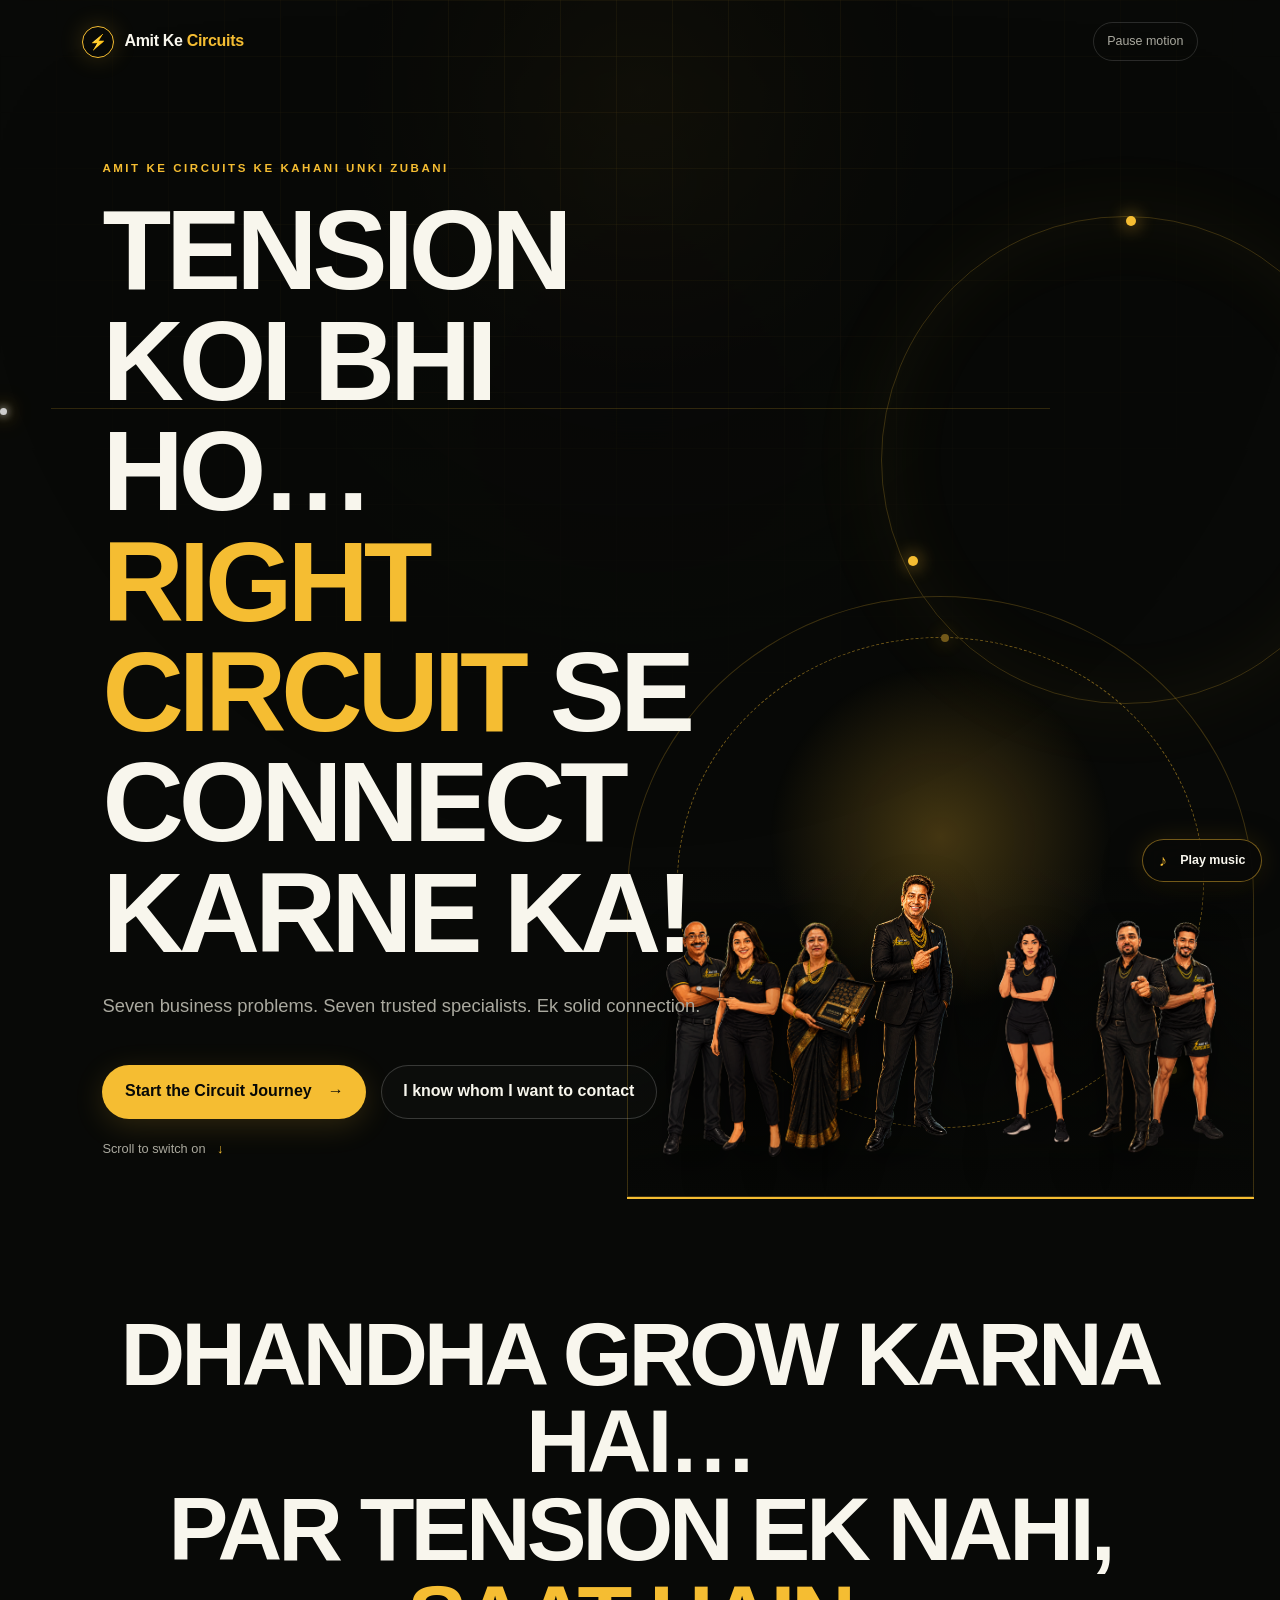
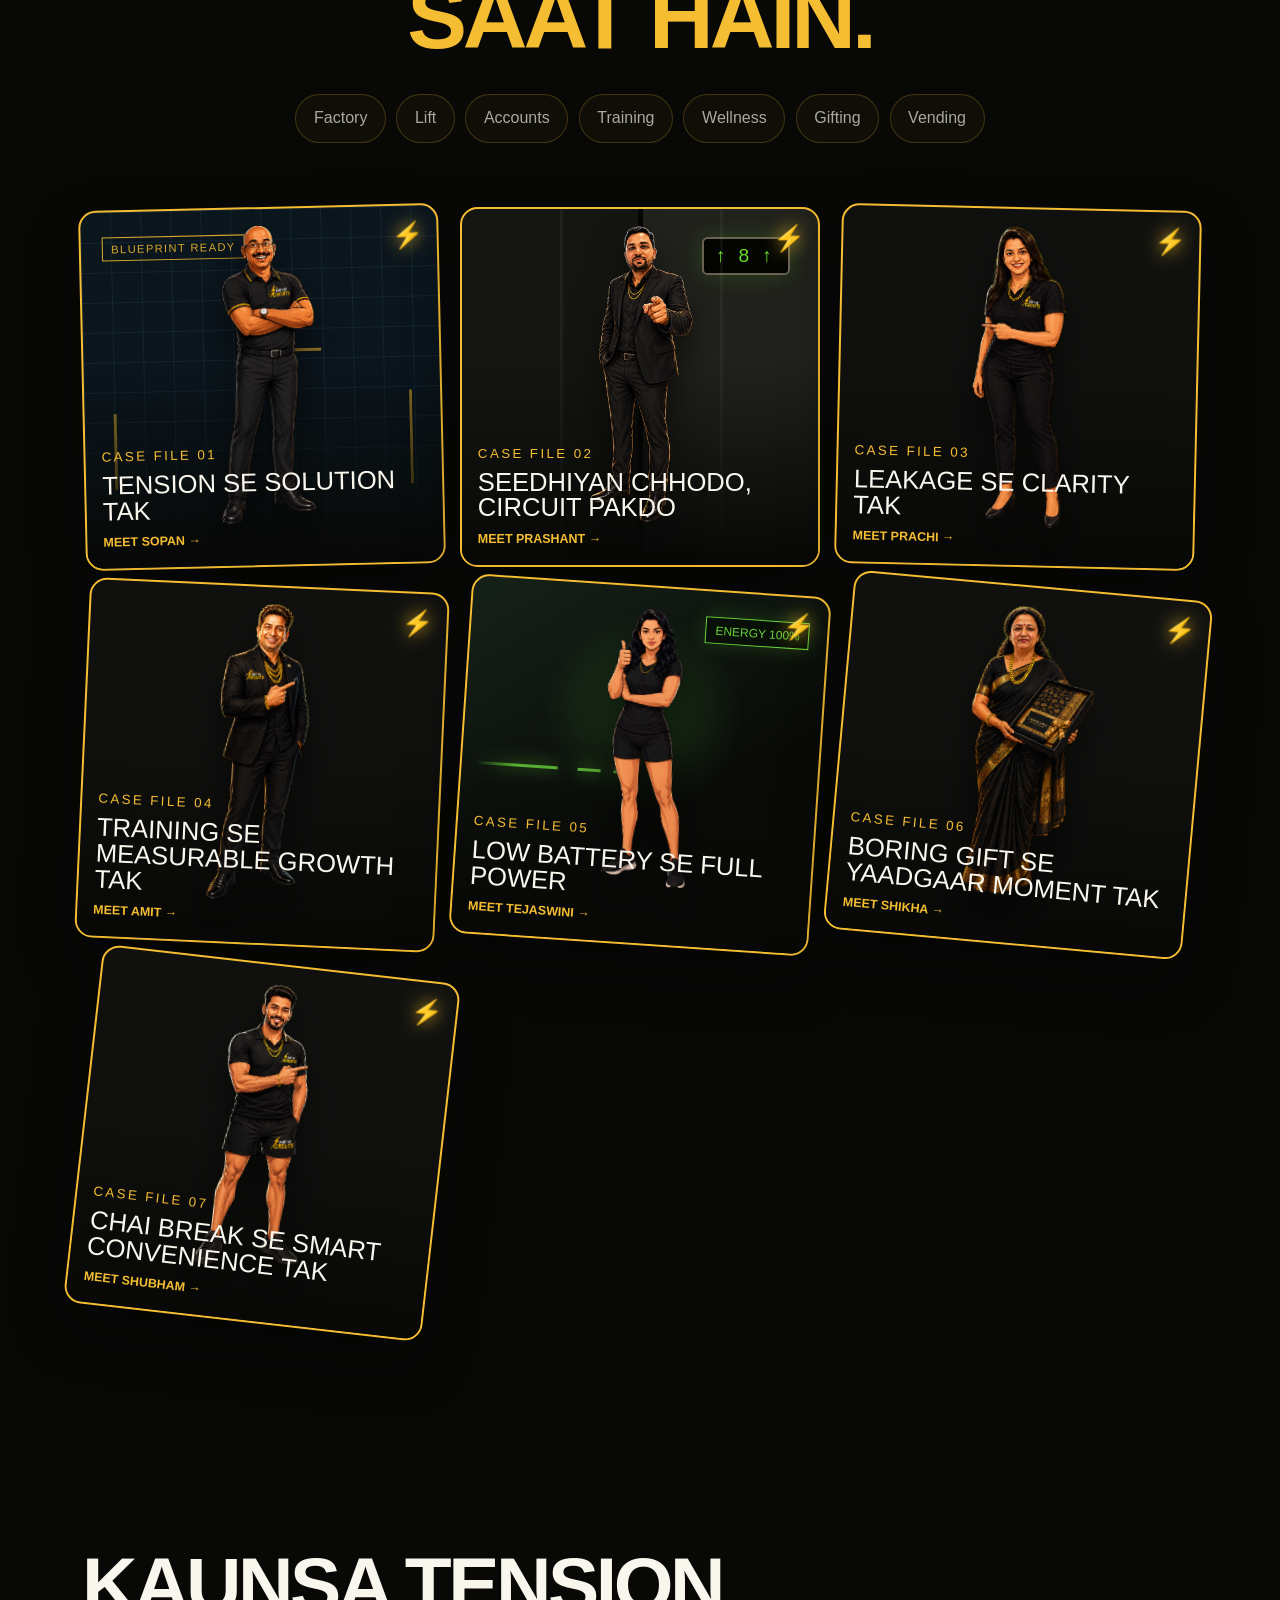
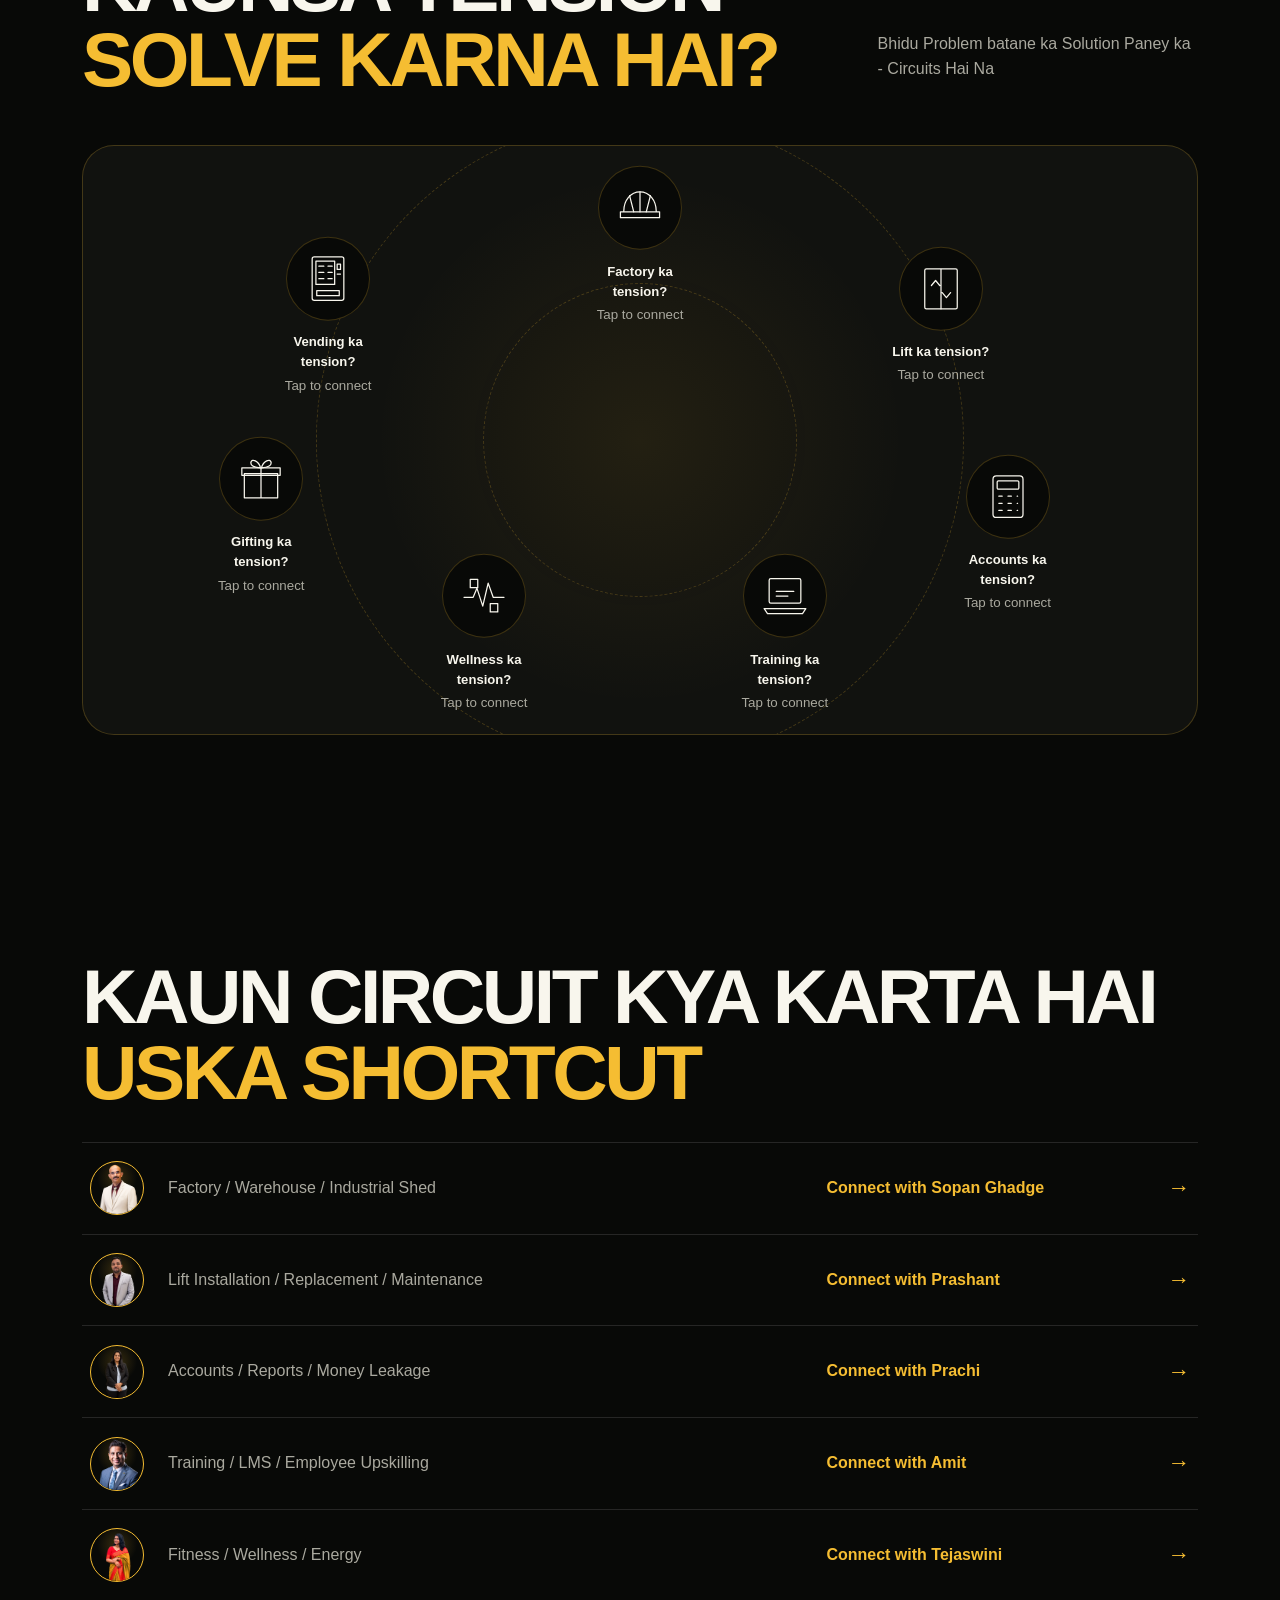
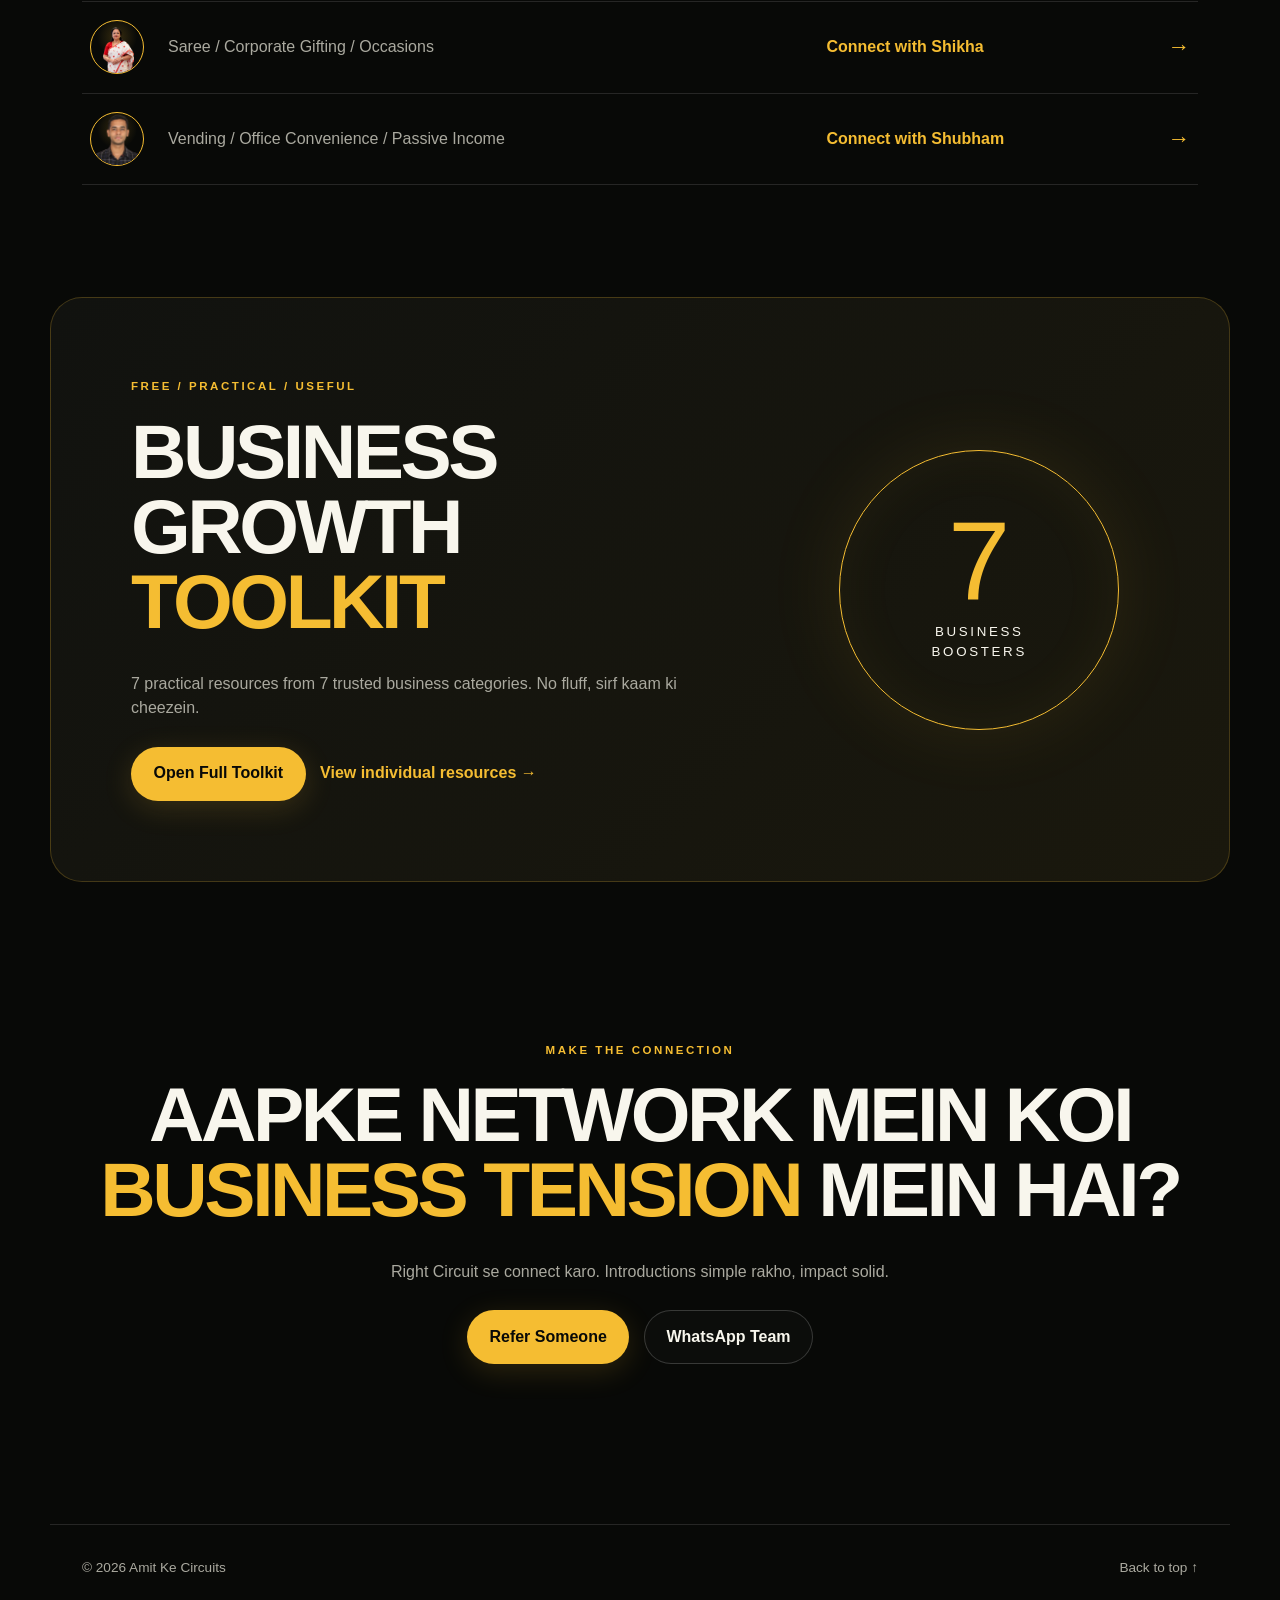
==== index.html @ dbdc20ba "Initial commit" ====
<!doctype html>
<html lang="en">
<head>
  <meta charset="utf-8">
  <meta name="viewport" content="width=device-width, initial-scale=1">
  <meta name="theme-color" content="#080907">
  <meta name="description" content="Amit Ke Circuits ke Kahani Unki Zubani.">
  <title>Amit Ke Circuits | Right Circuit se connection</title>
  <link rel="stylesheet" href="css/style.css">
  <link rel="stylesheet" href="css/animations.css">
  <link rel="stylesheet" href="css/responsive.css">
  <script src="js/data.js" defer></script>
  <script src="js/analytics.js" defer></script>
  <script src="js/audio.js" defer></script>
  <script src="js/main.js" defer></script>
</head>
<body class="home-page">
  <a class="skip-link" href="#main">Skip to journey</a>
  <div class="ambient-grid" aria-hidden="true"></div>
  <header class="site-header">
    <a class="brand" href="index.html" aria-label="Amit Ke Circuits home">
      <span class="brand-bolt">⚡</span><span>Amit Ke <strong>Circuits</strong></span>
    </a>
    <button class="sound-toggle" type="button" id="motion-toggle" aria-pressed="false">Pause motion</button>
  </header>

  <main id="main">
    <section class="hero" id="home" aria-labelledby="hero-title">
      <div class="spark-track" aria-hidden="true"><span class="spark"></span></div>
      <div class="eyebrow reveal-up">Amit Ke Circuits ke Kahani Unki Zubani</div>
      <h1 id="hero-title" class="reveal-up delay-1">Tension koi bhi ho…<br><span>right Circuit</span> se connect karne ka!</h1>
      <p class="hero-copy reveal-up delay-2">Seven business problems. Seven trusted specialists. Ek solid connection.</p>
      <div class="hero-actions reveal-up delay-3">
        <a class="button button-primary pulse" href="#journey" data-mode="story">Start the Circuit Journey <span>→</span></a>
        <button class="button button-ghost" type="button" data-mode="quick">I know whom I want to contact</button>
      </div>
      <div class="hero-character-stage reveal-up delay-2" aria-label="Animated Amit Ke Circuits characters">
        <div class="stage-circuit" aria-hidden="true"></div>
        <img class="hero-character hero-character-amit" src="assets/images/amit-character-v2.png" alt="Amit" fetchpriority="high">
        <img class="hero-character hero-character-prachi" src="assets/images/prachi-character-v2.png" alt="Prachi" fetchpriority="high">
        <img class="hero-character hero-character-sopan" src="assets/images/sopan-character-v2.png" alt="Sopan" fetchpriority="high">
        <img class="hero-character hero-character-shikha" src="assets/images/shikha-character-v2.png" alt="Shikha" fetchpriority="high">
        <img class="hero-character hero-character-tejaswini" src="assets/images/tejaswini-character-v2.png" alt="Tejaswini" fetchpriority="high">
        <img class="hero-character hero-character-prashant" src="assets/images/prashant-character-v2.png" alt="Prashant" fetchpriority="high">
        <img class="hero-character hero-character-shubham" src="assets/images/shubham-character-v2.png" alt="Shubham" fetchpriority="high">
      </div>
      <a class="scroll-cue" href="#setup">Scroll to switch on <span>↓</span></a>
      <div class="hero-orbit" aria-hidden="true"><span></span><span></span><span></span></div>
    </section>

    <section class="setup section" id="setup" aria-labelledby="setup-title">
      <h2 id="setup-title">Dhandha grow karna hai…<br>par tension ek nahi, <span>saat hain.</span></h2>
      <div class="tension-ticker" aria-label="Seven business categories">
        <span>Factory</span><span>Lift</span><span>Accounts</span><span>Training</span><span>Wellness</span><span>Gifting</span><span>Vending</span>
      </div>
      <div class="story-scenes" id="story-scenes" aria-label="Featured business tension stories"></div>
    </section>

    <section class="journey section" id="journey" aria-labelledby="journey-title">
      <div class="section-heading">
        <div>
          <h2 id="journey-title">Kaunsa tension<br><span>solve karna hai?</span></h2>
        </div>
        <p>Bhidu Problem batane ka Solution Paney ka - Circuits Hai Na</p>
      </div>
      <div class="prop-stage" id="prop-stage" aria-live="polite"></div>
      <div class="reveal-panel" id="reveal-panel" hidden></div>
    </section>

    <section class="quick section" id="quick-connect" aria-labelledby="quick-title">
      <div class="section-heading">
        <div>
          <p class="section-kicker">Quick Mode</p>
          <h2 id="quick-title">Seedha connection.<br><span>No detour.</span></h2>
        </div>
        <p>Already know the problem? Jump straight to the right Circuit.</p>
      </div>
      <div class="quick-grid" id="quick-grid"></div>
    </section>

    <section class="guide section" id="guide" aria-labelledby="guide-title">
      <h2 id="guide-title">Kaun Circuit Kya Karta Hai<br><span>Uska Shortcut</span></h2>
      <div class="guide-list" id="guide-list"></div>
    </section>

    <section class="toolkit-strip section" id="toolkit" aria-labelledby="toolkit-title">
      <div class="toolkit-copy">
        <p class="section-kicker">Free / Practical / Useful</p>
        <h2 id="toolkit-title">Business Growth<br><span>Toolkit</span></h2>
        <p>7 practical resources from 7 trusted business categories. No fluff, sirf kaam ki cheezein.</p>
        <div class="button-row">
          <a class="button button-primary" href="toolkit.html" data-track="toolkit_open">Open Full Toolkit</a>
          <a class="text-link" href="toolkit.html#resources">View individual resources →</a>
        </div>
      </div>
      <div class="toolkit-visual" aria-hidden="true"><span>7</span><small>business<br>boosters</small></div>
    </section>

    <section class="final-cta section" id="refer" aria-labelledby="refer-title">
      <p class="section-kicker">Make The Connection</p>
      <h2 id="refer-title">Aapke network mein koi<br><span>business tension</span> mein hai?</h2>
      <p>Right Circuit se connect karo. Introductions simple rakho, impact solid.</p>
      <div class="hero-actions">
        <a class="button button-primary" id="refer-whatsapp" href="#">Refer Someone</a>
        <a class="button button-ghost" id="team-whatsapp" href="#">WhatsApp Team</a>
      </div>
    </section>
  </main>

  <footer class="site-footer"><span>© <span id="year"></span> Amit Ke Circuits</span><a href="#home">Back to top ↑</a></footer>
  <nav class="sticky-bar" aria-label="Quick actions">
    <a href="toolkit.html" data-track="toolkit_open"><span>▣</span>Toolkit</a>
    <a href="#refer"><span>↗</span>Refer</a>
    <a id="sticky-whatsapp" href="#"><span>◉</span>WhatsApp</a>
  </nav>
</body>
</html>
---- css/style.css ----
:root {
  --ink: #080907;
  --panel: #11120f;
  --panel-2: #171812;
  --gold: #f5bd32;
  --yellow: #ffe066;
  --white: #f8f6ed;
  --muted: #aaa99f;
  --line: rgba(245, 189, 50, .22);
  --display: Impact, "Arial Black", sans-serif;
  --body: Inter, ui-sans-serif, -apple-system, BlinkMacSystemFont, "Segoe UI", Arial, sans-serif;
  --radius: 1.25rem;
  --max: 1180px;
}

* { box-sizing: border-box; }
html { scroll-behavior: smooth; }
body { margin: 0; background: var(--ink); color: var(--white); font-family: var(--body); line-height: 1.55; overflow-x: hidden; }
a { color: inherit; text-decoration: none; }
button, a { -webkit-tap-highlight-color: transparent; }
button { font: inherit; }
img, video { max-width: 100%; }
::selection { background: var(--gold); color: var(--ink); }

.skip-link { position: fixed; left: 1rem; top: -5rem; z-index: 1000; padding: .8rem 1rem; background: var(--gold); color: var(--ink); font-weight: 700; }
.skip-link:focus { top: 1rem; }
.ambient-grid { position: fixed; inset: 0; z-index: -1; opacity: .34; background-image: linear-gradient(var(--line) 1px, transparent 1px), linear-gradient(90deg, var(--line) 1px, transparent 1px); background-size: 56px 56px; mask-image: radial-gradient(circle at 50% 20%, black, transparent 70%); }
.ambient-grid::after { content: ""; position: absolute; inset: 0; background: radial-gradient(circle at 50% 10%, rgba(245, 189, 50, .12), transparent 30%), linear-gradient(to bottom, transparent, var(--ink) 80%); }

.site-header { position: absolute; z-index: 20; top: 0; left: 0; right: 0; max-width: var(--max); margin: auto; display: flex; align-items: center; justify-content: space-between; padding: 1.4rem 2rem; }
.brand { display: flex; gap: .65rem; align-items: center; font-weight: 600; letter-spacing: -.02em; }
.brand strong { color: var(--gold); }
.brand-bolt { display: grid; place-items: center; width: 2rem; height: 2rem; border: 1px solid var(--gold); border-radius: 50%; color: var(--gold); font-size: .9rem; box-shadow: 0 0 24px rgba(245, 189, 50, .2); }
.sound-toggle, .header-back { color: var(--muted); background: transparent; border: 1px solid rgba(255,255,255,.14); border-radius: 999px; padding: .55rem .85rem; cursor: pointer; font-size: .78rem; }
.sound-toggle:hover, .header-back:hover { color: var(--white); border-color: var(--gold); }
.music-toggle { position: fixed; z-index: 70; right: 1.1rem; bottom: 1.1rem; min-height: 2.7rem; padding: .7rem 1rem .7rem 2.3rem; border: 1px solid rgba(245,189,50,.45); border-radius: 999px; color: var(--white); background: rgba(8,9,7,.88); backdrop-filter: blur(14px); cursor: pointer; font-size: .78rem; font-weight: 800; box-shadow: 0 14px 40px rgba(0,0,0,.38), 0 0 28px rgba(245,189,50,.12); }
.music-toggle::before { content: "♪"; position: absolute; left: .95rem; top: 50%; transform: translateY(-50%); color: var(--gold); font-size: 1rem; }
.music-toggle:hover { transform: translateY(-2px); border-color: var(--gold); color: var(--gold); }
.music-toggle[data-music-state="on"] { background: var(--gold); color: var(--ink); border-color: var(--gold); }
.music-toggle[data-music-state="on"]::before { color: var(--ink); }
.music-toggle[data-music-state="missing"] { color: var(--muted); border-color: rgba(255,255,255,.14); }

.section { max-width: var(--max); margin: 0 auto; padding: 7rem 2rem; position: relative; }
.section-kicker, .eyebrow { margin: 0 0 1.1rem; color: var(--gold); text-transform: uppercase; letter-spacing: .22em; font-size: .72rem; font-weight: 700; }
h1, h2, h3, p { margin-top: 0; }
h1, h2 { font-family: var(--display); text-transform: uppercase; line-height: .98; letter-spacing: -.045em; }
h1 span, h2 span { color: var(--gold); }
h2 { font-size: clamp(2.6rem, 6vw, 5.8rem); margin-bottom: 2rem; }
.section-heading { display: grid; grid-template-columns: 1.4fr .6fr; gap: 3rem; align-items: end; margin-bottom: 3rem; }
.section-heading h2 { margin-bottom: 0; }
.section-heading > p { color: var(--muted); max-width: 28rem; }

.hero { min-height: 100svh; max-width: 1440px; margin: auto; padding: 10rem max(2rem, 8vw) 5rem; display: flex; flex-direction: column; justify-content: center; position: relative; overflow: hidden; }
.hero > .eyebrow, .hero > h1, .hero > .hero-copy, .hero > .hero-actions { position: relative; z-index: 3; max-width: 58%; }
.hero::before { content: ""; position: absolute; width: 38vw; height: 38vw; min-width: 340px; min-height: 340px; right: -7vw; top: 18%; border: 1px solid var(--line); border-radius: 50%; box-shadow: inset 0 0 80px rgba(245,189,50,.05), 0 0 90px rgba(245,189,50,.05); }
.hero h1, .page-hero h1, .fallback-page h1 { font-size: clamp(3.5rem, 8.8vw, 8.2rem); max-width: 1120px; margin: 0 0 1.5rem; }
.hero > h1 { max-width: 58%; }
.hero-copy { max-width: 39rem; font-size: 1.15rem; color: var(--muted); }
.hero-actions, .button-row { display: flex; flex-wrap: wrap; gap: .9rem; align-items: center; margin-top: 1.6rem; }
.button { min-height: 3.35rem; display: inline-flex; align-items: center; justify-content: center; gap: 1rem; border: 1px solid transparent; border-radius: 999px; padding: .85rem 1.35rem; font-weight: 700; cursor: pointer; transition: .25s ease; }
.button-primary { background: var(--gold); color: var(--ink); box-shadow: 0 7px 30px rgba(245,189,50,.16); }
.button-primary:hover { background: var(--yellow); transform: translateY(-2px); box-shadow: 0 12px 38px rgba(245,189,50,.24); }
.button-ghost { background: rgba(255,255,255,.02); color: var(--white); border-color: rgba(255,255,255,.18); }
.button-ghost:hover { border-color: var(--gold); color: var(--gold); transform: translateY(-2px); }
.button-small { min-height: 2.7rem; padding: .65rem 1rem; font-size: .85rem; }
.text-link { color: var(--gold); font-weight: 700; }
.scroll-cue { position: absolute; bottom: 2.5rem; left: max(2rem, 8vw); color: var(--muted); font-size: .8rem; }
.scroll-cue span { color: var(--gold); margin-left: .5rem; }
.hero-orbit { position: absolute; width: 38vw; height: 38vw; min-width: 340px; min-height: 340px; right: -7vw; top: 18%; animation: rotate 24s linear infinite; }
.hero-orbit span { position: absolute; width: 10px; height: 10px; border-radius: 50%; background: var(--gold); box-shadow: 0 0 18px var(--gold); }
.hero-orbit span:nth-child(1) { left: 50%; top: 0; }.hero-orbit span:nth-child(2) { right: 2%; top: 62%; }.hero-orbit span:nth-child(3) { left: 5%; top: 70%; }
.hero-poster { position: absolute; z-index: 2; right: 3.5vw; bottom: 8vh; width: min(48vw, 720px); margin: 0; border: 2px solid var(--gold); border-radius: 1.5rem; overflow: hidden; transform: rotate(1.5deg); box-shadow: 0 30px 100px rgba(0,0,0,.75), 0 0 55px rgba(245,189,50,.13); }
.hero-poster::before { content: ""; position: absolute; z-index: 1; inset: 0; background: linear-gradient(90deg, rgba(8,9,7,.52), transparent 34%), linear-gradient(to top, rgba(8,9,7,.82), transparent 36%); pointer-events: none; }
.hero-poster img { display: block; width: 100%; aspect-ratio: 16/9; object-fit: cover; }
.hero-poster figcaption { position: absolute; z-index: 2; left: 1.1rem; bottom: .85rem; text-transform: uppercase; font-size: .7rem; letter-spacing: .14em; }
.hero-poster figcaption span { color: var(--ink); background: var(--gold); padding: .25rem .45rem; margin-right: .5rem; font-weight: 800; }
.hero-character-stage { position: absolute; z-index: 2; right: 2vw; bottom: 0; width: min(49vw, 730px); height: min(76vh, 760px); overflow: hidden; border-bottom: 2px solid var(--gold); }
.hero-character-stage::before { content: ""; position: absolute; inset: 12% 0 0; background: radial-gradient(circle at 50% 40%, rgba(245,189,50,.25), transparent 36%), linear-gradient(to top, var(--ink), transparent 55%); border: 1px solid var(--line); border-radius: 50% 50% 0 0; }
.stage-circuit { position: absolute; inset: 18% 8% 10%; border: 1px dashed var(--gold); border-radius: 50%; opacity: .45; animation: rotate 28s linear infinite; }
.stage-circuit::before, .stage-circuit::after { content: ""; position: absolute; background: var(--gold); border-radius: 50%; box-shadow: 0 0 18px var(--gold); width: 8px; height: 8px; }
.stage-circuit::before { top: -4px; left: 50%; }.stage-circuit::after { bottom: 11%; right: 5%; }
.hero-character { position: absolute; bottom: 2.2rem; width: 26%; height: 54%; object-fit: contain; object-position: bottom; filter: drop-shadow(0 24px 20px rgba(0,0,0,.55)); transform-origin: 50% 100%; animation: character-arrive .9s cubic-bezier(.2,.8,.2,1) both, character-float 4.6s ease-in-out 1s infinite; }
.hero-character-amit { left: 30%; z-index: 5; height: 72%; width: 31%; animation-delay: .1s, 1.15s; }
.hero-character-prachi { left: 6%; z-index: 2; height: 50%; animation-delay: .18s, 1.2s; }
.hero-character-sopan { left: -2%; z-index: 1; height: 58%; animation-delay: .26s, 1.25s; }
.hero-character-shikha { left: 18%; z-index: 3; height: 56%; animation-delay: .34s, 1.3s; }
.hero-character-tejaswini { left: 51%; z-index: 4; height: 63%; animation-delay: .42s, 1.35s; }
.hero-character-prashant { right: 7%; z-index: 3; height: 60%; animation-delay: .5s, 1.4s; }
.hero-character-shubham { right: -2%; z-index: 2; height: 56%; animation-delay: .58s, 1.45s; }
.spark-track { position: absolute; left: 0; right: 0; top: 34%; height: 1px; background: linear-gradient(90deg, transparent 4%, var(--line) 4%, var(--line) 82%, transparent 82%); opacity: .8; }
.spark { display: block; width: 7px; height: 7px; border-radius: 50%; background: white; box-shadow: 0 0 8px white, 0 0 18px var(--gold), 0 0 35px var(--gold); animation: spark-travel 4s ease-in-out infinite; }

.setup { min-height: 82vh; display: flex; flex-direction: column; justify-content: center; text-align: center; }
.setup h2 { font-size: clamp(3rem, 7vw, 7rem); }
.tension-ticker { display: flex; gap: .65rem; justify-content: center; flex-wrap: wrap; }
.tension-ticker span { border: 1px solid var(--line); background: rgba(245,189,50,.03); border-radius: 999px; color: var(--muted); padding: .7rem 1.1rem; animation: word-glow 7s infinite; }
.tension-ticker span:nth-child(2) { animation-delay: 1s }.tension-ticker span:nth-child(3) { animation-delay: 2s }.tension-ticker span:nth-child(4) { animation-delay: 3s }.tension-ticker span:nth-child(5) { animation-delay: 4s }.tension-ticker span:nth-child(6) { animation-delay: 5s }.tension-ticker span:nth-child(7) { animation-delay: 6s }
.story-scenes { margin-top: 4rem; display: grid; grid-template-columns: repeat(3,1fr); gap: 1.1rem; perspective: 1200px; }
.story-scene { position: relative; padding: 0; aspect-ratio: 1; overflow: hidden; border: 2px solid var(--gold); border-radius: 1.1rem; background: var(--panel); color: var(--white); cursor: pointer; text-align: left; transform: rotate(calc((var(--scene-index) - 1) * 1.3deg)); box-shadow: 0 24px 55px rgba(0,0,0,.42); transition: transform .3s ease, box-shadow .3s ease; }
.story-scene::before { content: ""; position: absolute; z-index: 1; inset: 0; background: linear-gradient(to top, rgba(8,9,7,.98) 3%, rgba(8,9,7,.12) 58%); }
.story-scene::after { content: "⚡"; position: absolute; z-index: 2; right: .8rem; top: .6rem; color: var(--gold); font-size: 1.6rem; filter: drop-shadow(0 0 9px var(--gold)); }
.story-scene img { position: absolute; z-index: 1; inset: 3% 0 9%; width: 100%; height: 88%; object-fit: contain; object-position: center bottom; transition: transform .45s ease; filter: drop-shadow(0 22px 17px rgba(0,0,0,.52)); transform-origin: 50% 100%; animation: character-float 4.4s ease-in-out infinite; }
.story-scene-copy { position: absolute; z-index: 3; inset: auto 1rem 1rem; display: grid; }
.story-scene-copy small { color: var(--gold); text-transform: uppercase; letter-spacing: .18em; }
.story-scene-copy strong { font: clamp(1.25rem,2vw,2rem)/1 var(--display); text-transform: uppercase; margin: .35rem 0 .55rem; }
.story-scene-copy b { font-size: .78rem; color: var(--gold); text-transform: uppercase; }
.story-scene:hover { transform: rotate(0) translateY(-10px) scale(1.025); box-shadow: 0 36px 70px rgba(0,0,0,.55), 0 0 35px rgba(245,189,50,.12); }
.story-scene:hover img { transform: scale(1.06); }
.stage-effect { position: absolute; z-index: 0; inset: 0; pointer-events: none; overflow: hidden; }
.character-prashant { background: linear-gradient(90deg, #171712 0 49.3%, #060704 49.5% 50.5%, #24251f 50.7% 100%); }
.character-prashant .stage-effect::before { content: "↑ 8 ↑"; position: absolute; right: 8%; top: 8%; padding: .35rem .75rem; color: #73ff2f; background: #030401; border: 2px solid #756f5d; border-radius: .35rem; font: 1.2rem var(--display); letter-spacing: .2em; box-shadow: 0 0 22px rgba(115,255,47,.18); }
.character-prashant .stage-effect::after { content: ""; position: absolute; left: 50%; top: 0; bottom: 0; width: 3px; background: #050505; box-shadow: -80px 0 0 rgba(255,255,255,.05), 80px 0 0 rgba(255,255,255,.05); animation: lift-glow 2.8s ease-in-out infinite; }
.character-tejaswini { background: radial-gradient(circle at 50% 35%, rgba(83,190,59,.25), transparent 34%), linear-gradient(145deg,#17251a,#090b08 62%); }
.character-tejaswini .stage-effect::before { content: "ENERGY 100%"; position: absolute; right: 5%; top: 7%; color: #75ee43; border: 1px solid #75ee43; background: #071006; padding: .35rem .55rem; font: .75rem var(--display); box-shadow: 0 0 20px rgba(117,238,67,.2); animation: energy-pulse 1.6s ease-in-out infinite; }
.character-tejaswini .stage-effect::after { content: ""; position: absolute; left: 4%; right: 4%; top: 52%; height: 3px; background: linear-gradient(90deg,transparent,#75ee43 12% 25%,transparent 25% 31%,#75ee43 31% 38%,transparent 38% 42%,#75ee43 42% 47%,transparent 47% 100%); filter: drop-shadow(0 0 8px #75ee43); animation: heartbeat-run 2.2s linear infinite; }
.character-sopan { background-color: #0b1720; background-image: linear-gradient(rgba(68,156,211,.12) 1px,transparent 1px),linear-gradient(90deg,rgba(68,156,211,.12) 1px,transparent 1px); background-size: 30px 30px; }
.character-sopan .stage-effect::before { content: ""; position: absolute; left: 8%; right: 8%; bottom: 22%; height: 38%; border: 3px solid rgba(245,189,50,.68); border-bottom: 0; clip-path: polygon(0 100%,0 45%,18% 45%,18% 22%,44% 22%,44% 0,70% 0,70% 32%,100% 32%,100% 100%); animation: blueprint-rise 3.2s ease-in-out infinite; }
.character-sopan .stage-effect::after { content: "BLUEPRINT READY"; position: absolute; left: 6%; top: 7%; color: var(--gold); border: 1px solid var(--gold); padding: .3rem .5rem; font: .7rem var(--display); letter-spacing: .12em; }

.prop-stage { min-height: 590px; position: relative; border: 1px solid var(--line); border-radius: 2rem; background: radial-gradient(circle at 50% 50%, rgba(245,189,50,.08), transparent 42%), var(--panel); overflow: hidden; }
.prop-stage::before, .prop-stage::after { content: ""; position: absolute; left: 50%; top: 50%; transform: translate(-50%,-50%); border: 1px dashed var(--line); border-radius: 50%; width: 58%; aspect-ratio: 1; }
.prop-stage::after { width: 28%; }
.prop-button { --x: 50%; --y: 50%; position: absolute; z-index: 2; left: var(--x); top: var(--y); transform: translate(-50%,-50%); width: 122px; border: 0; background: transparent; color: var(--white); cursor: pointer; text-align: center; }
.prop-button:nth-child(1) { --x: 50%; --y: 17%; }.prop-button:nth-child(2) { --x: 77%; --y: 29%; }.prop-button:nth-child(3) { --x: 83%; --y: 66%; }.prop-button:nth-child(4) { --x: 63%; --y: 83%; }.prop-button:nth-child(5) { --x: 36%; --y: 83%; }.prop-button:nth-child(6) { --x: 16%; --y: 63%; }.prop-button:nth-child(7) { --x: 22%; --y: 29%; }
.prop-icon { width: 84px; aspect-ratio: 1; margin: 0 auto .7rem; display: grid; place-items: center; border: 1px solid var(--line); border-radius: 50%; background: var(--ink); transition: .28s ease; position: relative; }
.prop-icon::after { content: ""; position: absolute; inset: -7px; border: 1px dashed transparent; border-radius: 50%; transition: .28s; }
.prop-icon svg { width: 50px; height: 50px; fill: none; stroke: currentColor; stroke-width: 3; stroke-linecap: round; stroke-linejoin: round; }
.prop-button strong { display: block; font-size: .82rem; }.prop-button small { color: var(--muted); }
.prop-button:hover .prop-icon, .prop-button.active .prop-icon, .prop-button:focus-visible .prop-icon { color: var(--gold); border-color: var(--gold); transform: translateY(-5px) scale(1.06); box-shadow: 0 0 32px rgba(245,189,50,.25); }
.prop-button:hover .prop-icon::after, .prop-button.active .prop-icon::after { border-color: var(--gold); transform: rotate(20deg); }
.reveal-panel { position: relative; z-index: 5; margin: -4rem auto 0; width: calc(100% - 4rem); max-width: 900px; padding: 2.2rem; background: rgba(23,24,18,.97); border: 1px solid var(--gold); border-radius: var(--radius); box-shadow: 0 30px 80px rgba(0,0,0,.55); }
.reveal-panel[hidden] { display: none; }
.reveal-grid { display: grid; grid-template-columns: minmax(180px, 310px) 1fr; gap: 2rem; align-items: center; }
.reveal-scene { align-self: stretch; min-height: 270px; border-radius: 1rem; overflow: hidden; border: 1px solid var(--gold); position: relative; }
.reveal-scene::after { content: ""; position: absolute; inset: 0; box-shadow: inset 0 0 55px rgba(0,0,0,.3); }
.reveal-scene img { width: 100%; height: 100%; object-fit: cover; display: block; }
.reveal-character-stage { align-self: stretch; min-height: 310px; border-radius: 1rem; overflow: hidden; border: 1px solid var(--gold); position: relative; }
.reveal-character-stage > img { position: absolute; z-index: 2; left: 5%; right: 5%; bottom: 0; width: 90%; height: 94%; object-fit: contain; object-position: center bottom; filter: drop-shadow(0 18px 15px rgba(0,0,0,.5)); animation: character-arrive .55s cubic-bezier(.2,.8,.2,1) both, character-float 4s ease-in-out .6s infinite; }
.reveal-profile { background: radial-gradient(circle at 50% 36%,rgba(245,189,50,.2),transparent 40%),linear-gradient(145deg,#252116,var(--ink)); }
.reveal-profile > img { height: 92%; }
.reveal-prop { display: grid; justify-items: center; gap: 1rem; }.reveal-prop .prop-icon { width: 110px; margin: 0; color: var(--gold); }.reveal-prop .member-monogram { width: 88px; font-size: 1.5rem; }
.member-monogram { width: 120px; aspect-ratio: 1; display: grid; place-items: center; border-radius: 50%; background: var(--gold); color: var(--ink); font: 2.1rem var(--display); position: relative; }
.member-monogram::after { content: ""; position: absolute; inset: 8px; border: 1px dashed var(--ink); border-radius: inherit; opacity: .4; }
.reveal-panel h3 { font: clamp(1.7rem,4vw,3.3rem)/1 var(--display); text-transform: uppercase; margin-bottom: .45rem; }
.reveal-category { color: var(--gold); font-weight: 700; }.reveal-tagline { font-size: 1.15rem; }.reveal-hint { color: var(--muted); font-size: .9rem; }

.quick { display: none; }
.quick.is-open { display: block; animation: reveal-up .5s ease both; }
.quick-grid { display: grid; grid-template-columns: repeat(2, 1fr); gap: 1rem; }
.quick-card { display: grid; grid-template-columns: 64px 1fr auto; align-items: center; gap: 1rem; padding: 1rem; border: 1px solid rgba(255,255,255,.12); border-radius: 1rem; background: var(--panel); transition: .2s; }
.quick-card:hover { border-color: var(--gold); transform: translateY(-2px); }
.quick-card .prop-icon { width: 64px; margin: 0; }.quick-card .prop-icon svg { width: 36px; height: 36px; }.quick-card strong { display: block; }.quick-card small { color: var(--muted); }.quick-arrow { color: var(--gold); font-size: 1.4rem; }
.quick-avatar, .guide-avatar, .resource-avatar { display: block; overflow: hidden; border: 1px solid var(--gold); background: radial-gradient(circle at 50% 30%,rgba(245,189,50,.2),transparent 45%),var(--ink); }
.quick-avatar { width: 64px; height: 64px; border-radius: 50%; }.quick-avatar img, .guide-avatar img, .resource-avatar img { width: 100%; height: 100%; object-fit: contain; object-position: center bottom; display: block; }

.guide-list { border-top: 1px solid rgba(255,255,255,.12); }
.guide-row { display: grid; grid-template-columns: 54px 2fr 1fr auto; gap: 1.5rem; align-items: center; padding: 1.15rem .5rem; border-bottom: 1px solid rgba(255,255,255,.12); transition: .2s; }
.guide-avatar { width: 54px; height: 54px; border-radius: 50%; }
.guide-row:hover { padding-left: 1.2rem; background: linear-gradient(90deg, rgba(245,189,50,.06), transparent); }
.guide-row strong { color: var(--gold); }.guide-row span { color: var(--muted); }

.toolkit-strip { display: grid; grid-template-columns: 1.3fr .7fr; align-items: center; gap: 3rem; border: 1px solid var(--line); background: linear-gradient(135deg, var(--panel), #1a180d); border-radius: 2rem; padding: 5rem; }
.toolkit-copy > p:not(.section-kicker) { max-width: 38rem; color: var(--muted); }
.toolkit-visual { width: min(280px, 100%); aspect-ratio: 1; justify-self: center; display: grid; place-content: center; border: 1px solid var(--gold); border-radius: 50%; text-align: center; box-shadow: 0 0 80px rgba(245,189,50,.09), inset 0 0 60px rgba(245,189,50,.05); }
.toolkit-visual span { font: 7rem/.8 var(--display); color: var(--gold); }.toolkit-visual small { margin-top: 1rem; text-transform: uppercase; letter-spacing: .2em; }
.final-cta { text-align: center; padding-top: 10rem; padding-bottom: 10rem; }.final-cta > p:not(.section-kicker) { color: var(--muted); }.final-cta .hero-actions { justify-content: center; }
.site-footer { max-width: var(--max); margin: auto; padding: 2rem; border-top: 1px solid rgba(255,255,255,.12); display: flex; justify-content: space-between; color: var(--muted); font-size: .85rem; }
.sticky-bar { display: none; }

/* Member pages */
.member-entry { min-height: 72vh; display: grid; place-items: center; text-align: center; padding: 8rem 2rem 4rem; position: relative; overflow: hidden; }
.member-entry.has-scene { min-height: 92svh; place-items: end start; text-align: left; background-image: linear-gradient(90deg, rgba(8,9,7,.98) 0%, rgba(8,9,7,.72) 38%, rgba(8,9,7,.08) 76%), linear-gradient(to top, rgba(8,9,7,.9), transparent 55%), var(--entry-image); background-size: cover; background-position: center; }
.member-entry.has-scene::before { content: ""; position: absolute; inset: 0; border: 2px solid var(--gold); border-radius: 0 0 2rem 2rem; pointer-events: none; box-shadow: inset 0 0 100px rgba(0,0,0,.35); }
.member-entry .entry-content { position: relative; z-index: 2; max-width: 750px; }
.member-entry.has-scene .entry-content { padding-left: max(1rem, 6vw); padding-bottom: 5vh; }
.member-entry.has-character { min-height: 92svh; place-items: end start; text-align: left; background: radial-gradient(circle at 75% 40%,rgba(245,189,50,.14),transparent 30%),var(--ink); }
.member-entry.has-character::before { content: ""; position: absolute; inset: 0; background-image: linear-gradient(var(--line) 1px,transparent 1px),linear-gradient(90deg,var(--line) 1px,transparent 1px); background-size: 46px 46px; mask-image: linear-gradient(90deg,transparent,black); opacity: .3; }
.entry-character-wrap { position: absolute; z-index: 1; right: 3%; bottom: 0; width: 54%; height: 88%; overflow: hidden; }
.entry-character-wrap > .entry-character { position: absolute; z-index: 2; inset: 0; width: 100%; height: 100%; object-fit: contain; object-position: center bottom; filter: drop-shadow(0 30px 25px rgba(0,0,0,.6)); transform-origin: 50% 100%; animation: character-arrive .8s cubic-bezier(.2,.8,.2,1) both, character-float 4.8s ease-in-out .9s infinite; }
.entry-category-prop { position: absolute; z-index: 3; left: 1%; bottom: 13%; width: 38%; height: 38%; object-fit: contain; filter: drop-shadow(0 18px 18px rgba(0,0,0,.7)); transform-origin: 50% 80%; animation: prop-entry .75s cubic-bezier(.2,.8,.2,1) .35s both, prop-interact 3.2s ease-in-out 1.1s infinite; }
.member-entry.character-amit .entry-category-prop, .member-entry.character-prashant .entry-category-prop, .member-entry.character-shubham .entry-category-prop, .member-entry.character-tejaswini .entry-category-prop { left: auto; right: 0; }
.member-entry.character-prachi .entry-category-prop, .member-entry.character-sopan .entry-category-prop { left: 0; bottom: 18%; }
.member-entry.character-shikha .entry-category-prop { left: auto; right: 0; bottom: 12%; width: 42%; height: 42%; }
.member-entry.has-character .entry-content { padding-left: max(1rem,6vw); padding-bottom: 7vh; max-width: 50%; }
.member-entry .prop-icon { width: 190px; margin-bottom: 2rem; border-color: var(--gold); color: var(--gold); box-shadow: 0 0 60px rgba(245,189,50,.14); animation: prop-entry .8s cubic-bezier(.2,.8,.2,1) both; }
.member-entry .prop-icon svg { width: 105px; height: 105px; }.member-entry h1 { font-size: clamp(3.5rem, 10vw, 8.5rem); margin-bottom: .4rem; }.member-entry .category { color: var(--gold); font-weight: 700; }.member-entry .tagline { font-size: clamp(1.1rem, 2vw, 1.55rem); max-width: 700px; color: var(--muted); }
.member-hero { display: grid; grid-template-columns: .65fr 1.35fr; gap: 4rem; align-items: center; }
.portrait-card { aspect-ratio: 4/5; border: 1px solid var(--line); border-radius: 2rem; background: radial-gradient(circle at 50% 34%, rgba(245,189,50,.22), transparent 30%), linear-gradient(150deg,var(--panel),var(--ink)); display: grid; place-items: center; position: relative; overflow: hidden; }
.portrait-card .member-monogram { width: 45%; font-size: clamp(2rem,5vw,4rem); }.portrait-card::after { content: attr(data-label); position: absolute; bottom: 1.5rem; color: var(--muted); font-size: .7rem; letter-spacing: .16em; text-transform: uppercase; }
.portrait-card > img { width: 100%; height: 100%; object-fit: contain; padding: 1rem; filter: drop-shadow(0 18px 17px rgba(0,0,0,.5)); animation: character-float 5s ease-in-out infinite; }
.member-copy h2 { font-size: clamp(2.8rem,6vw,5.8rem); }.member-copy .promise { font-size: 1.25rem; max-width: 41rem; }.member-copy .tagline { color: var(--gold); font-weight: 700; font-size: 1.05rem; }
.video-shell { max-width: 880px; margin: 0 auto; aspect-ratio: 16/9; border-radius: 1.5rem; border: 1px solid var(--line); display: grid; place-items: center; overflow: hidden; background: radial-gradient(circle, rgba(245,189,50,.12), transparent 45%), var(--panel); text-align: center; }
.video-shell video { width: 100%; height: 100%; object-fit: contain; background: #000; }
.play-placeholder { display: grid; gap: 1rem; justify-items: center; color: var(--muted); }.play-circle { width: 74px; aspect-ratio: 1; border-radius: 50%; display: grid; place-items: center; background: var(--gold); color: var(--ink); font-size: 1.4rem; padding-left: 4px; }
.prop-journey { display: grid; gap: 1rem; }
.prop-stepper { display: grid; grid-template-columns: repeat(5,1fr); gap: .7rem; }
.prop-step { position: relative; min-height: 108px; padding: 1rem; border: 1px solid rgba(255,255,255,.13); border-radius: 1rem; background: linear-gradient(150deg,rgba(255,255,255,.035),transparent),var(--panel); color: var(--muted); cursor: pointer; text-align: left; transition: transform .25s ease,border-color .25s ease,background .25s ease,color .25s ease; }
.prop-step:hover { transform: translateY(-3px); border-color: rgba(245,189,50,.5); }
.prop-step.active { color: var(--white); border-color: var(--gold); background: linear-gradient(145deg,rgba(245,189,50,.15),rgba(245,189,50,.03)),var(--panel); transform: translateY(-4px); box-shadow: 0 12px 35px rgba(0,0,0,.25); }
.prop-step.completed::after { content: "\2713"; position: absolute; top: .6rem; right: .7rem; color: var(--gold); font-weight: 900; }
.prop-step-icon { display: grid; place-items: center; width: 36px; height: 36px; margin-bottom: .55rem; border: 1px solid currentColor; border-radius: 50%; color: var(--gold); }
.prop-step-icon svg { width: 20px; height: 20px; fill: none; stroke: currentColor; stroke-width: 1.8; stroke-linecap: round; stroke-linejoin: round; }
.prop-step strong { display: block; color: inherit; font-size: .86rem; }.prop-step small { display: block; margin-top: .2rem; color: var(--muted); }
.prop-story-stage { display: grid; grid-template-columns: .85fr 1.15fr; min-height: 430px; overflow: hidden; border: 1px solid var(--line); border-radius: 1.6rem; background: radial-gradient(circle at 25% 45%,rgba(245,189,50,.14),transparent 34%),linear-gradient(135deg,#17170f,var(--ink)); box-shadow: inset 0 0 70px rgba(0,0,0,.35); }
.prop-story-visual { position: relative; min-height: 430px; display: grid; place-items: center; overflow: hidden; background-image: linear-gradient(rgba(255,255,255,.035) 1px,transparent 1px),linear-gradient(90deg,rgba(255,255,255,.035) 1px,transparent 1px); background-size: 38px 38px; }
.prop-story-visual::after { content: ""; position: absolute; width: 70%; aspect-ratio: 1; border: 1px solid rgba(245,189,50,.35); border-radius: 50%; box-shadow: 0 0 60px rgba(245,189,50,.08); }
.prop-story-visual img { position: relative; z-index: 2; width: 88%; height: 360px; object-fit: contain; filter: drop-shadow(0 24px 22px rgba(0,0,0,.65)); animation: category-prop-float 3.2s ease-in-out infinite; }
.prop-story-stage[data-step="problem"] .prop-story-visual img { filter: grayscale(.65) drop-shadow(0 24px 22px rgba(0,0,0,.65)); animation-name: prop-trouble; }
.prop-story-stage[data-step="solution"] .prop-story-visual img { animation-name: prop-power; }
.prop-story-stage[data-step="referral"] .prop-story-visual img { animation-name: prop-connect; }
.prop-story-stage[data-step="resource"] .prop-story-visual img { animation-name: prop-download; }
.prop-story-stage[data-step="contact"] .prop-story-visual img { animation-name: prop-contact; }
.prop-story-copy { align-self: center; padding: clamp(2rem,5vw,4.5rem); animation: step-in .35s ease both; }
.prop-story-copy .step-count { color: var(--gold); font-size: .75rem; font-weight: 800; letter-spacing: .18em; text-transform: uppercase; }
.prop-story-copy h3 { margin-top: .65rem; font-size: clamp(2.3rem,5vw,5rem); }.prop-story-copy p { max-width: 42rem; color: var(--muted); font-size: 1.08rem; }
.prop-story-actions { display: flex; flex-wrap: wrap; gap: .7rem; margin-top: 1.5rem; }.prop-next { margin-left: auto; }
.content-split { display: grid; grid-template-columns: 1fr 1fr; gap: 1.2rem; }.content-card { border: 1px solid rgba(255,255,255,.12); border-radius: var(--radius); padding: 2rem; background: var(--panel); }.content-card.good { border-color: rgba(245,189,50,.4); }.content-card h3 { font-size: 1.35rem; }.content-card ul { padding-left: 1.2rem; color: var(--muted); }.content-card li { margin: .7rem 0; }.proof-row { display: grid; grid-template-columns: repeat(3,1fr); gap: 1rem; }.proof-item { min-height: 140px; display: grid; place-items: center; text-align: center; border: 1px solid var(--line); border-radius: 1rem; color: var(--gold); font: 1.2rem var(--display); text-transform: uppercase; background: var(--panel); }
.download-card { display: grid; grid-template-columns: 1fr auto; gap: 2rem; align-items: center; padding: 3rem; border-radius: 1.5rem; color: var(--ink); background: var(--gold); }.download-card h2 { color: var(--ink); font-size: clamp(2rem,5vw,4rem); margin-bottom: .6rem; }.download-card p { margin-bottom: 0; }.download-card .button { background: var(--ink); color: var(--white); }

/* Inner pages */
.page-hero { min-height: 75vh; display: flex; flex-direction: column; justify-content: center; }.page-hero > p:not(.section-kicker) { color: var(--muted); font-size: 1.15rem; max-width: 42rem; }.page-hero .button { align-self: flex-start; }
.resource-grid { display: grid; grid-template-columns: repeat(2,1fr); gap: 1.2rem; }.resource-card { border: 1px solid rgba(255,255,255,.12); border-radius: var(--radius); padding: 2rem; background: var(--panel); display: grid; grid-template-columns: 68px 1fr; gap: 1.2rem; }.resource-card .prop-icon { width: 68px; margin: 0; }.resource-card .prop-icon svg { width: 38px; }.resource-card h2 { font-family: var(--body); font-size: 1.25rem; letter-spacing: -.02em; text-transform: none; line-height: 1.25; margin-bottom: .4rem; }.resource-card p { color: var(--muted); font-size: .9rem; }.resource-card .button-row { margin-top: 1rem; }.fallback-page { min-height: 100svh; max-width: 760px; margin: auto; padding: 8rem 2rem; display: flex; flex-direction: column; justify-content: center; align-items: center; text-align: center; }.fallback-page p:not(.section-kicker) { color: var(--muted); max-width: 600px; }.fallback-icon { width: 110px; aspect-ratio: 1; border: 1px solid var(--gold); color: var(--gold); display: grid; place-items: center; border-radius: 50%; font: 2rem var(--display); margin-bottom: 2rem; box-shadow: 0 0 60px rgba(245,189,50,.15); }
.resource-avatar { width: 68px; height: 82px; border-radius: .8rem; align-self: start; }
.error-state { min-height: 85vh; display: grid; place-content: center; text-align: center; padding: 2rem; }.error-state h1 { font-size: clamp(3rem,8vw,7rem); }.error-state p { color: var(--muted); }

:focus-visible { outline: 3px solid var(--yellow); outline-offset: 4px; }
.motion-paused *, .motion-paused *::before, .motion-paused *::after { animation-play-state: paused !important; }
---- css/animations.css ----
@keyframes reveal-up { from { opacity: 0; transform: translateY(24px); } to { opacity: 1; transform: translateY(0); } }
@keyframes rotate { to { transform: rotate(360deg); } }
@keyframes spark-travel { 0% { transform: translateX(4vw); opacity: 0; } 12% { opacity: 1; } 75% { transform: translateX(78vw); opacity: 1; } 100% { transform: translateX(84vw); opacity: 0; } }
@keyframes word-glow { 0%, 12%, 100% { color: var(--muted); border-color: var(--line); box-shadow: none; } 5% { color: var(--ink); background: var(--gold); border-color: var(--gold); box-shadow: 0 0 25px rgba(245,189,50,.22); } }
@keyframes prop-entry { from { opacity: 0; transform: scale(.4) rotate(-12deg); } to { opacity: 1; transform: scale(1) rotate(0); } }
@keyframes pulse { 0%,100% { box-shadow: 0 0 0 0 rgba(245,189,50,0); } 50% { box-shadow: 0 0 0 10px rgba(245,189,50,.08); } }
@keyframes character-arrive { from { opacity: 0; transform: translateY(12%) scale(.86); } to { opacity: 1; transform: translateY(0) scale(1); } }
@keyframes character-float { 0%,100% { translate: 0 0; rotate: -.25deg; } 50% { translate: 0 -9px; rotate: .35deg; } }
@keyframes lift-glow { 0%,100% { box-shadow: -80px 0 0 rgba(255,255,255,.04),80px 0 0 rgba(255,255,255,.04),0 0 0 var(--gold); } 50% { box-shadow: -90px 0 18px rgba(245,189,50,.1),90px 0 18px rgba(245,189,50,.1),0 0 24px var(--gold); } }
@keyframes energy-pulse { 0%,100% { transform: scale(1); filter: brightness(1); } 50% { transform: scale(1.05); filter: brightness(1.35); } }
@keyframes heartbeat-run { from { transform: translateX(-12%); opacity: .5; } 45% { opacity: 1; } to { transform: translateX(12%); opacity: .5; } }
@keyframes blueprint-rise { 0%,100% { transform: translateY(8px); opacity: .45; } 50% { transform: translateY(-8px); opacity: .9; } }
@keyframes prop-interact { 0%,100% { translate: 0 0; rotate: -2deg; } 50% { translate: 0 -13px; rotate: 3deg; } }
@keyframes category-prop-float { 0%,100% { transform: translateY(4px) rotate(-1deg); } 50% { transform: translateY(-10px) rotate(1deg); } }
@keyframes prop-trouble { 0%,100% { transform: translateX(0) rotate(0); } 35% { transform: translateX(-7px) rotate(-2deg); } 70% { transform: translateX(7px) rotate(2deg); } }
@keyframes prop-power { 0%,100% { transform: scale(.96); filter: brightness(.95); } 50% { transform: scale(1.05); filter: brightness(1.22) drop-shadow(0 0 16px rgba(245,189,50,.55)); } }
@keyframes prop-connect { 0%,100% { transform: translateX(-8px) rotate(-1deg); } 50% { transform: translateX(9px) rotate(1deg); } }
@keyframes prop-download { 0%,100% { transform: translateY(-8px); } 50% { transform: translateY(10px); } }
@keyframes prop-contact { 0%,100% { transform: rotate(-3deg) scale(1); } 50% { transform: rotate(3deg) scale(1.04); filter: drop-shadow(0 0 18px rgba(245,189,50,.6)); } }
@keyframes step-in { from { opacity: 0; transform: translateY(12px); } to { opacity: 1; transform: translateY(0); } }
.reveal-up { animation: reveal-up .65s ease both; }.delay-1 { animation-delay: .16s; }.delay-2 { animation-delay: .3s; }.delay-3 { animation-delay: .44s; }.pulse { animation: pulse 2.8s infinite; }
.reveal-panel.is-entering { animation: reveal-up .35s ease both; }
@media (prefers-reduced-motion: reduce) { *, *::before, *::after { animation-duration: .01ms !important; animation-iteration-count: 1 !important; scroll-behavior: auto !important; transition-duration: .01ms !important; } }
---- css/responsive.css ----
@media (max-width: 800px) {
  body { padding-bottom: 4.4rem; }
  .site-header { padding: 1rem; }
  .brand { font-size: .92rem; }
  .sound-toggle { font-size: 0; width: 2.3rem; height: 2.3rem; padding: 0; }
  .sound-toggle::after { content: "Ⅱ"; font-size: .8rem; }
  .music-toggle { right: .8rem; bottom: 5.15rem; min-height: 2.45rem; max-width: calc(100vw - 1.6rem); padding: .62rem .85rem .62rem 2rem; font-size: .72rem; }
  .music-toggle::before { left: .78rem; }
  .header-back { border: 0; padding-right: 0; }
  .section { padding: 5rem 1.1rem; }
  .hero { padding: 8rem 1.1rem 6rem; min-height: 100svh; }
  .hero h1, .page-hero h1, .fallback-page h1 { font-size: clamp(3rem, 15vw, 5.3rem); }
  .hero > .eyebrow, .hero > h1, .hero > .hero-copy, .hero > .hero-actions { max-width: 100%; }
  .hero::before, .hero-orbit { right: -48vw; top: 36%; width: 95vw; height: 95vw; }
  .hero-actions .button { width: 100%; }
  .hero-poster { position: relative; right: auto; bottom: auto; width: 100%; margin: 2.2rem 0 1rem; order: 8; transform: rotate(.8deg); border-radius: 1rem; }
  .hero-character-stage { position: relative; right: auto; bottom: auto; width: 100%; height: 56vh; min-height: 430px; margin: 1.7rem 0 0; order: 8; }
  .hero-character { bottom: 1.9rem; width: 29%; }
  .hero-character-amit { left: 31%; width: 34%; height: 70%; }
  .hero-character-prachi { left: 2%; width: 30%; height: 45%; }
  .hero-character-sopan { left: -7%; width: 31%; height: 52%; }
  .hero-character-shikha { left: 17%; width: 30%; height: 50%; }
  .hero-character-tejaswini { left: 54%; width: 31%; height: 56%; }
  .hero-character-prashant { right: 3%; width: 31%; height: 54%; }
  .hero-character-shubham { right: -8%; width: 30%; height: 50%; }
  .hero-poster figcaption { font-size: .58rem; }.scroll-cue { display: none; }
  .scroll-cue { left: 1.1rem; }
  .section-heading { grid-template-columns: 1fr; gap: 1rem; }
  .section-heading > p { margin-bottom: 0; }
  .setup { min-height: 75vh; }
  .setup h2 { font-size: clamp(2.8rem, 13vw, 5.5rem); }
  .story-scenes { display: flex; overflow-x: auto; margin-left: -1.1rem; margin-right: -1.1rem; padding: 1rem 1.1rem 2rem; scroll-snap-type: x mandatory; scrollbar-width: none; }
  .story-scenes::-webkit-scrollbar { display: none; }.story-scene { min-width: 82vw; scroll-snap-align: center; transform: none; }
  .prop-stage { min-height: 620px; border-radius: 1.4rem; }
  .prop-stage::before { width: 88%; }.prop-stage::after { width: 50%; }
  .prop-button { width: 94px; }
  .prop-button:nth-child(1) { --x: 50%; --y: 13%; }.prop-button:nth-child(2) { --x: 79%; --y: 29%; }.prop-button:nth-child(3) { --x: 80%; --y: 61%; }.prop-button:nth-child(4) { --x: 62%; --y: 84%; }.prop-button:nth-child(5) { --x: 32%; --y: 84%; }.prop-button:nth-child(6) { --x: 17%; --y: 61%; }.prop-button:nth-child(7) { --x: 20%; --y: 29%; }
  .prop-icon { width: 65px; }.prop-icon svg { width: 38px; height: 38px; }.prop-button strong { font-size: .72rem; }.prop-button small { display: none; }
  .reveal-panel { margin-top: -1.5rem; width: calc(100% - 1rem); padding: 1.4rem; }
  .reveal-grid { grid-template-columns: 1fr; gap: 1.2rem; }.reveal-grid .member-monogram { width: 84px; font-size: 1.5rem; }.reveal-scene, .reveal-character-stage { min-height: 0; aspect-ratio: 16/10; }
  .reveal-panel .button-row .button { width: 100%; }
  .quick-grid, .resource-grid { grid-template-columns: 1fr; }
  .quick-card { grid-template-columns: 54px 1fr auto; }.quick-card .prop-icon, .quick-avatar { width: 54px; height: 54px; }.quick-card .prop-icon svg { width: 30px; }
  .guide-row { grid-template-columns: 46px 1fr auto; gap: .8rem; }.guide-avatar { width: 46px; height: 46px; grid-row: 1/3; }.guide-row > span:not(.guide-avatar) { grid-column: 2; }.guide-row strong { grid-column: 3; grid-row: 1/3; }.guide-row .quick-arrow { display: none; }
  .toolkit-strip { margin: 0 1.1rem; padding: 3rem 1.4rem; grid-template-columns: 1fr; }.toolkit-visual { width: 210px; grid-row: 1; }.toolkit-visual span { font-size: 5.3rem; }
  .site-footer { padding: 1.3rem 1.1rem; }
  .sticky-bar { display: grid; grid-template-columns: repeat(3,1fr); position: fixed; z-index: 50; bottom: 0; left: 0; right: 0; padding: .55rem max(.55rem, env(safe-area-inset-right)) calc(.55rem + env(safe-area-inset-bottom)) max(.55rem, env(safe-area-inset-left)); background: rgba(8,9,7,.96); backdrop-filter: blur(14px); border-top: 1px solid var(--line); }
  .sticky-bar a { min-height: 3.1rem; display: flex; align-items: center; justify-content: center; flex-direction: column; gap: .08rem; border-right: 1px solid rgba(255,255,255,.1); color: var(--muted); font-size: .68rem; }
  .sticky-bar a:last-child { border: 0; }.sticky-bar span { color: var(--gold); font-size: 1rem; }
  .member-entry { min-height: 76vh; padding: 7rem 1rem 3rem; }.member-entry .prop-icon { width: 135px; }.member-entry .prop-icon svg { width: 74px; }.member-entry h1 { font-size: clamp(3rem,16vw,5rem); }
  .member-entry.has-scene { min-height: 88svh; background-image: linear-gradient(to top, rgba(8,9,7,.98) 0%, rgba(8,9,7,.55) 48%, rgba(8,9,7,.04) 78%), var(--entry-image); background-position: center top; place-items: end start; }
  .member-entry.has-scene .entry-content { padding: 0 0 3vh; }.member-entry.has-scene .prop-icon { width: 78px; margin-left: 0; }.member-entry.has-scene .prop-icon svg { width: 44px; }
  .member-entry.has-character { min-height: 92svh; place-items: end start; }
  .entry-character-wrap { right: -12%; top: 5rem; bottom: auto; width: 110%; height: 68%; opacity: .88; }
  .entry-category-prop { width: 32%; height: 32%; bottom: 10%; left: 6%; }.member-entry.character-amit .entry-category-prop, .member-entry.character-prashant .entry-category-prop, .member-entry.character-shubham .entry-category-prop, .member-entry.character-tejaswini .entry-category-prop { right: 8%; }
  .member-entry.has-character::after { content: ""; position: absolute; z-index: 2; inset: 45% 0 0; background: linear-gradient(to top,var(--ink) 25%,transparent); pointer-events: none; }
  .member-entry.has-character .entry-content { z-index: 3; max-width: 100%; padding: 0 0 3vh; }.member-entry.has-character .prop-icon { width: 76px; margin-left: 0; }.member-entry.has-character .prop-icon svg { width: 42px; }
  .member-hero { grid-template-columns: 1fr; gap: 2rem; }.portrait-card { max-width: 420px; width: 100%; margin: auto; }.member-copy .button-row .button { flex: 1; }
  .prop-stepper { display: flex; overflow-x: auto; padding: .3rem .1rem .8rem; scroll-snap-type: x mandatory; scrollbar-width: none; }.prop-stepper::-webkit-scrollbar { display: none; }.prop-step { min-width: 140px; scroll-snap-align: start; }
  .prop-story-stage { grid-template-columns: 1fr; min-height: 0; }.prop-story-visual { min-height: 285px; }.prop-story-visual img { height: 245px; width: 86%; }.prop-story-copy { padding: 2rem 1.3rem; }.prop-story-copy h3 { font-size: clamp(2.4rem,12vw,4rem); }.prop-next { margin-left: 0; }
  .content-split { grid-template-columns: 1fr; }.proof-row { grid-template-columns: 1fr; }.proof-item { min-height: 100px; }
  .download-card { grid-template-columns: 1fr; padding: 2rem 1.3rem; }.download-card .button { width: 100%; }
  .resource-card { grid-template-columns: 54px 1fr; padding: 1.3rem; }.resource-card .prop-icon, .resource-avatar { width: 54px; }.resource-avatar { height: 68px; }.resource-card .prop-icon svg { width: 30px; }
}

@media (max-width: 380px) {
  .prop-stage { min-height: 560px; }.prop-button { width: 82px; }.prop-icon { width: 58px; }.prop-button strong { font-size: .67rem; }
  .guide-row { font-size: .86rem; }
}
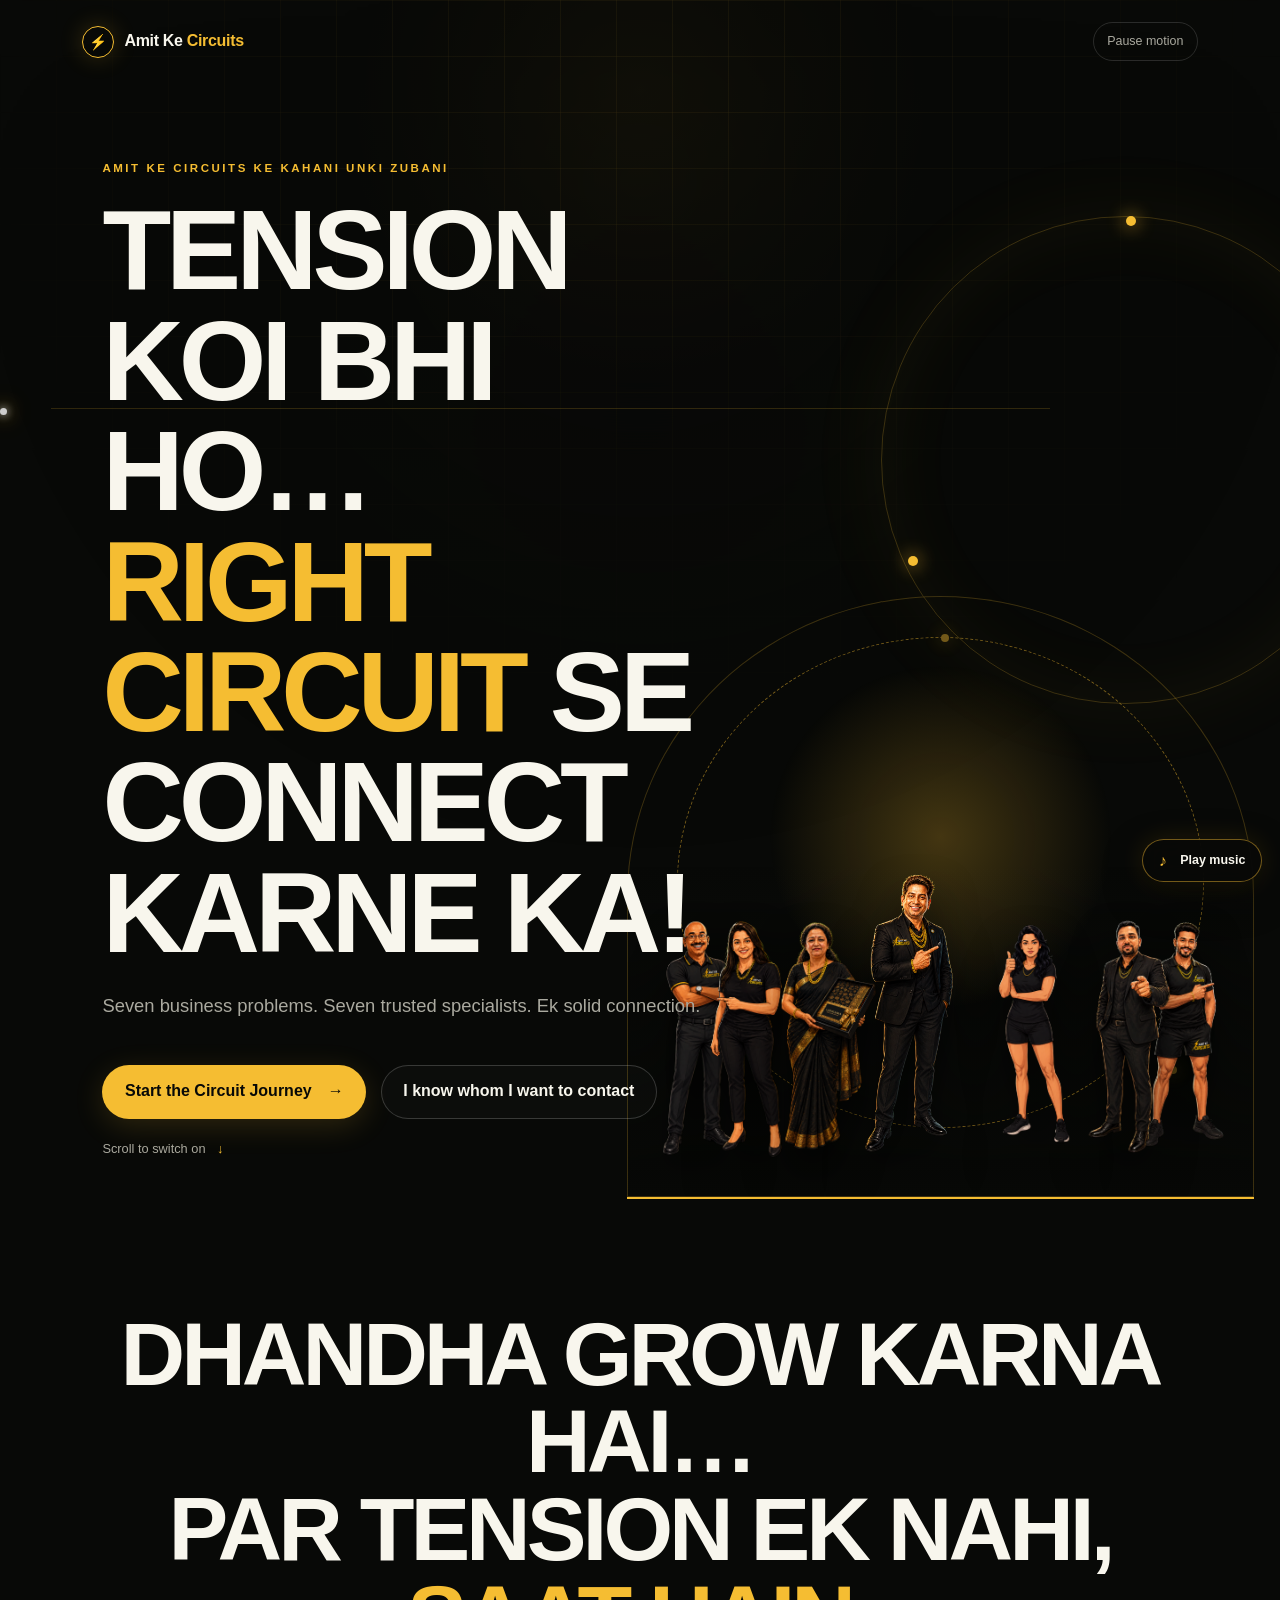
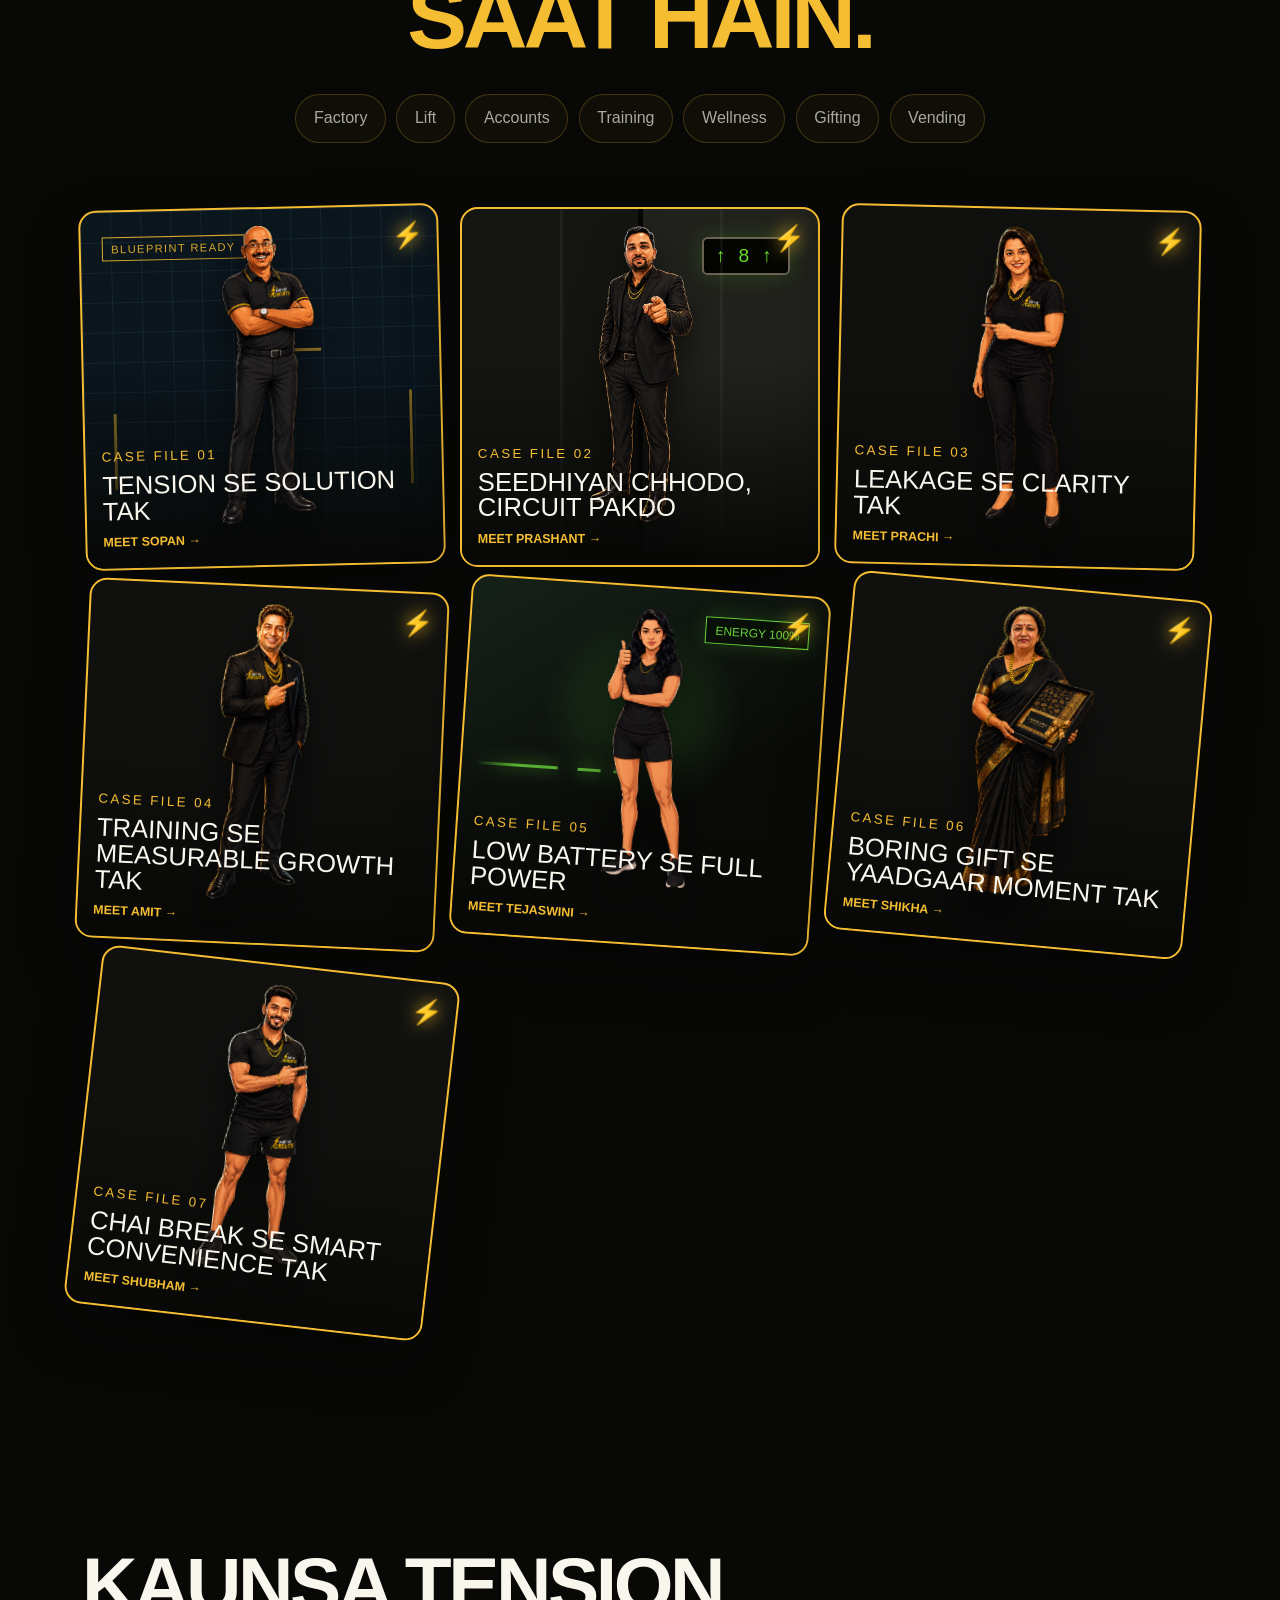
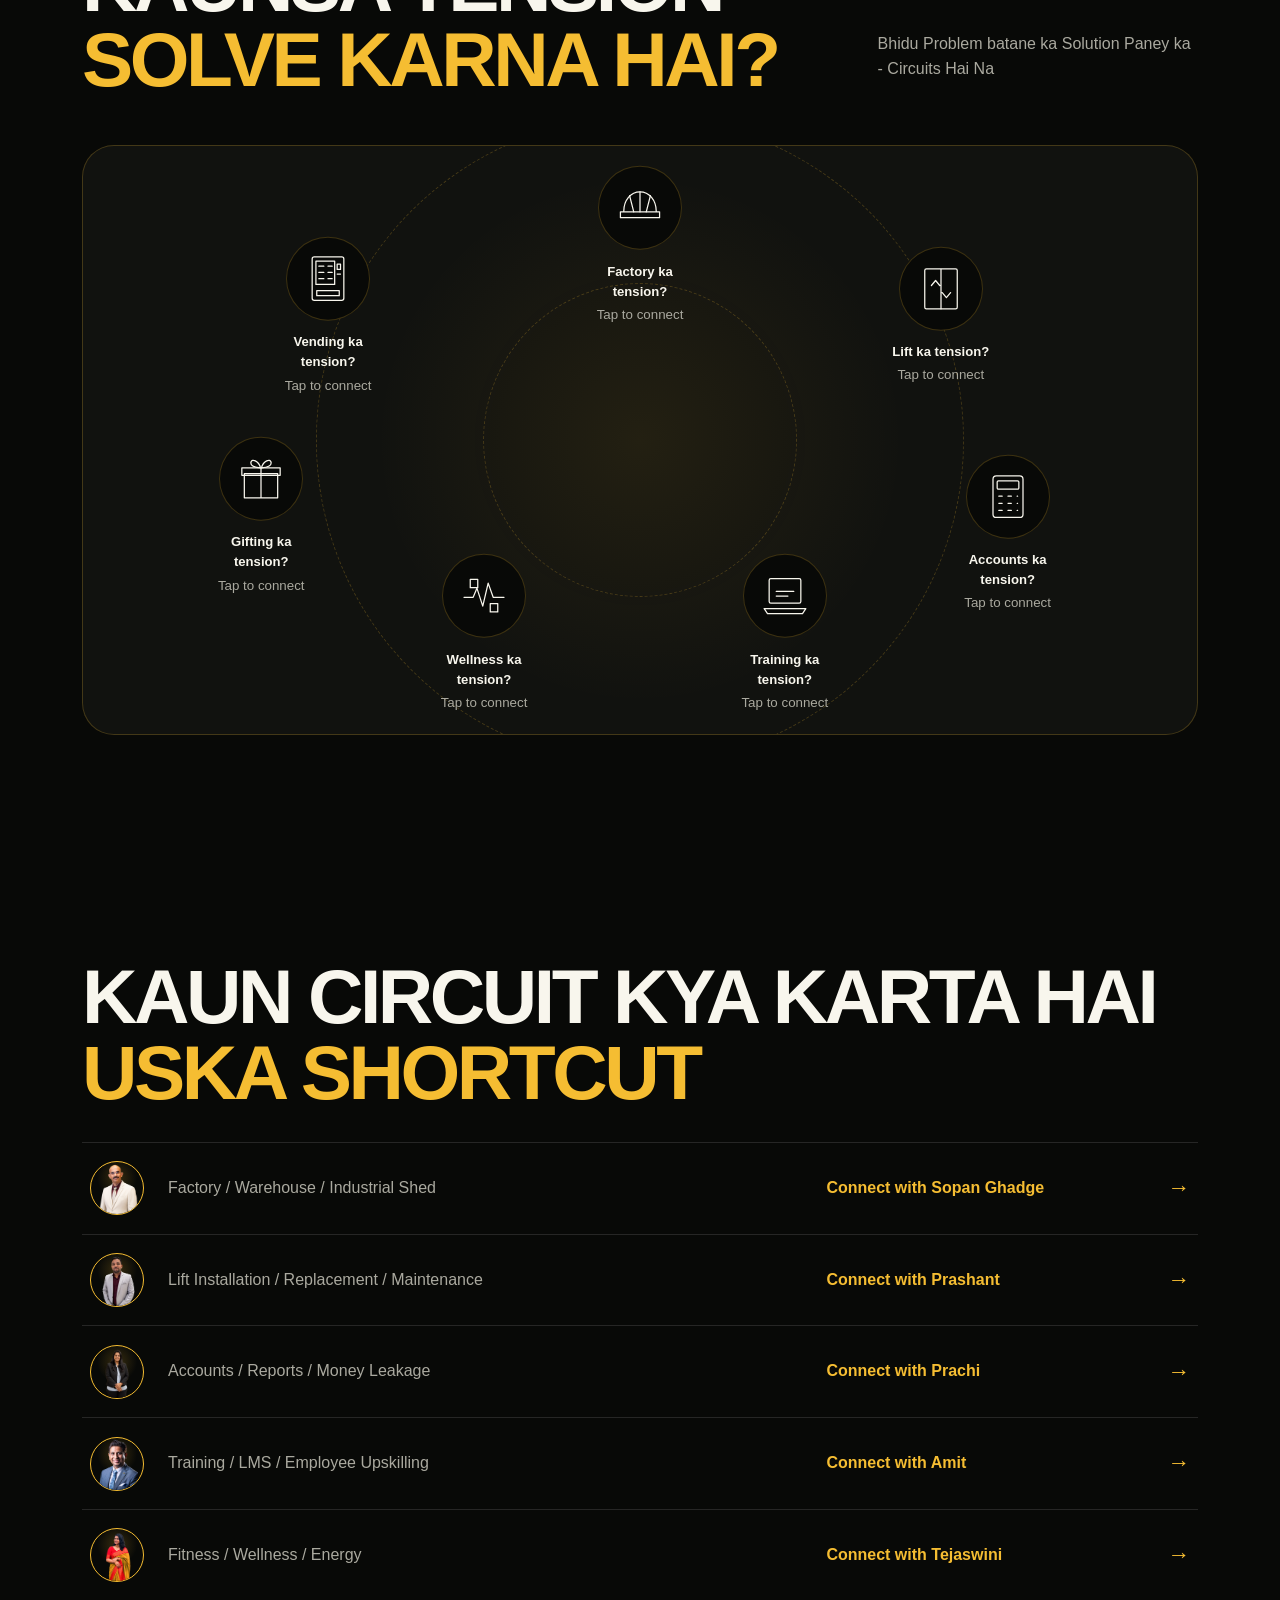
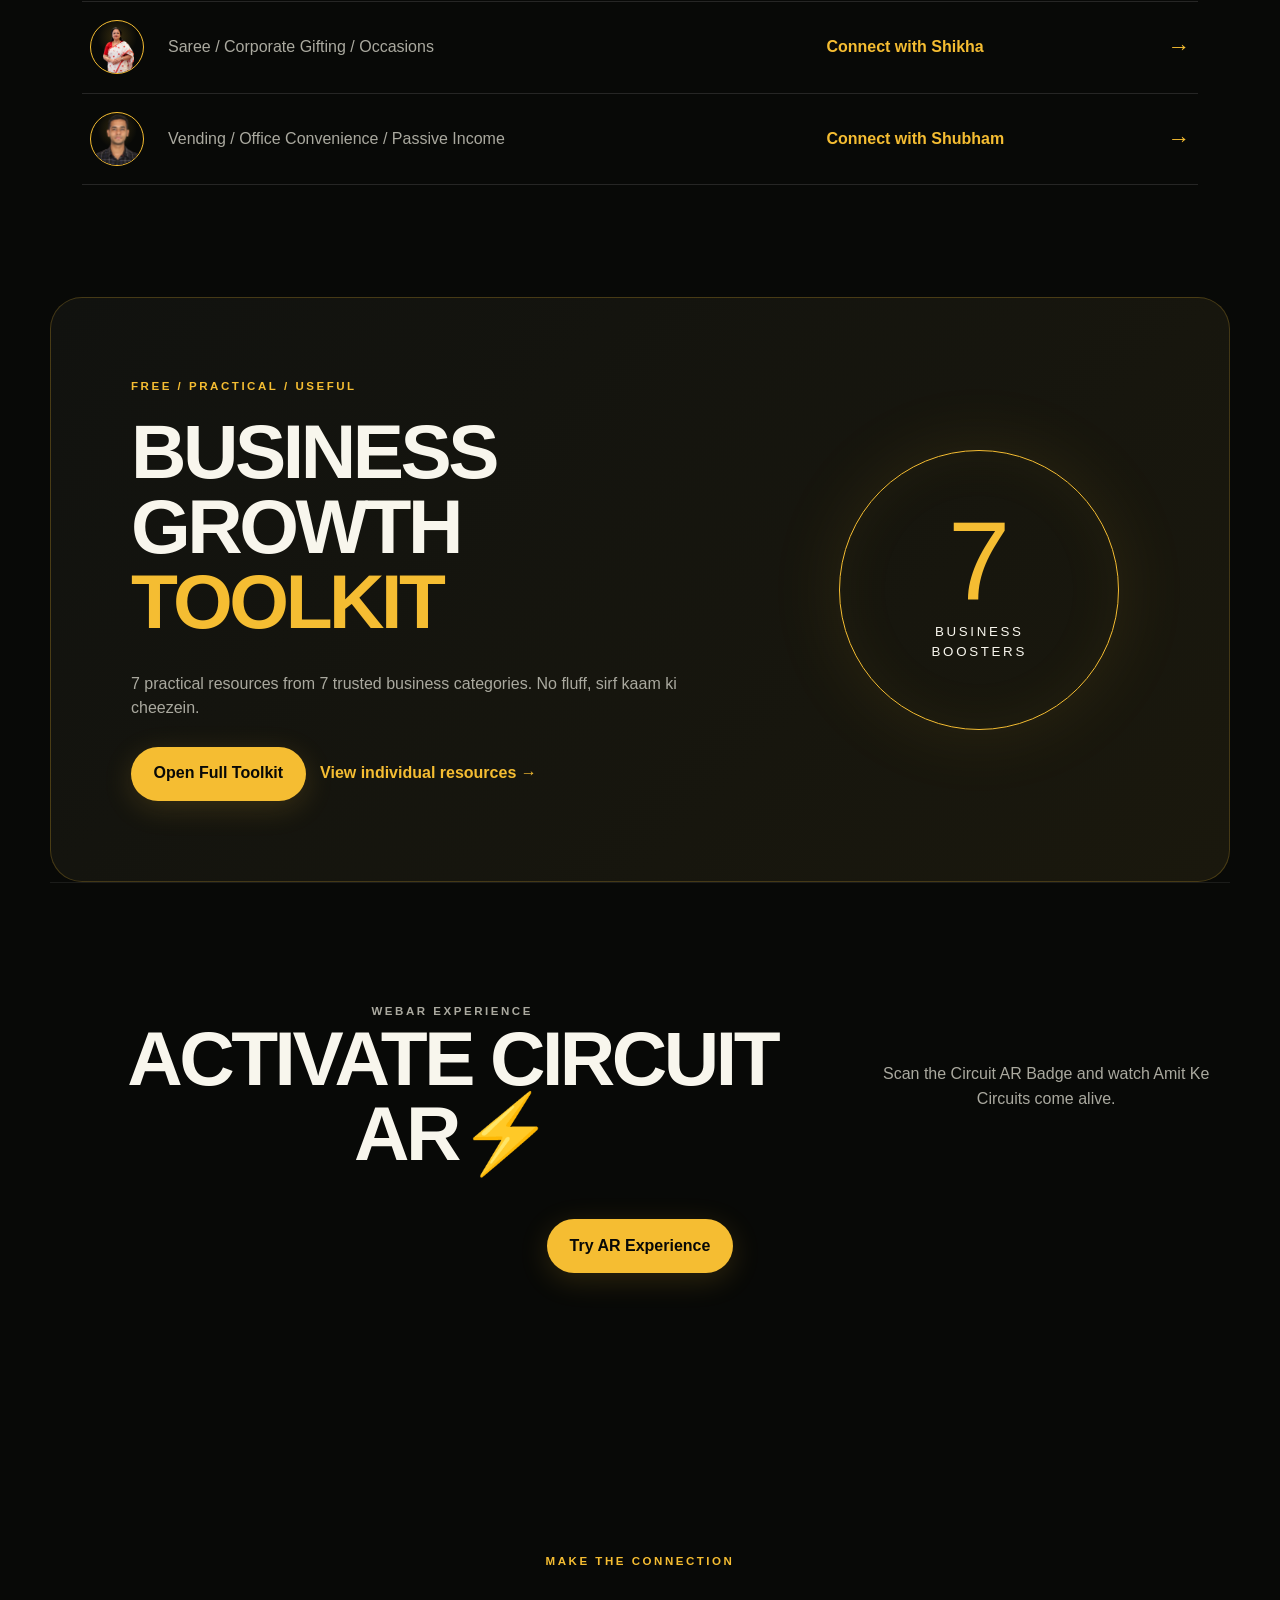
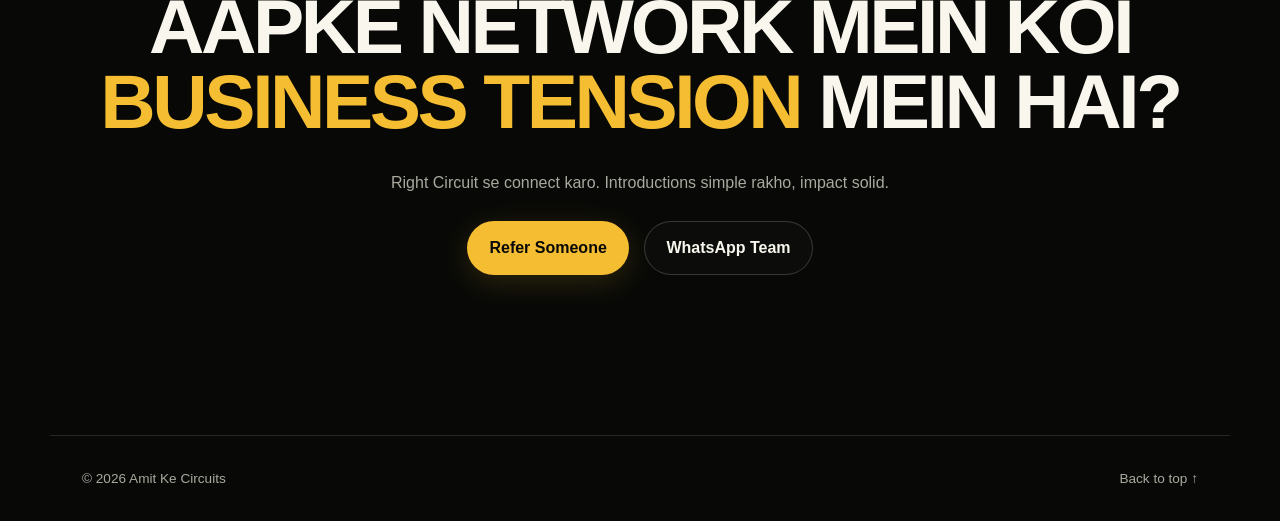
==== commit 12b299b5: "Add AR feature and update assets" ====
--- a/index.html
+++ b/index.html
@@ -5,10 +5,16 @@
   <meta name="viewport" content="width=device-width, initial-scale=1">
   <meta name="theme-color" content="#080907">
   <meta name="description" content="Amit Ke Circuits ke Kahani Unki Zubani.">
+  <meta property="og:title" content="Amit Ke Circuits">
+  <meta property="og:description" content="Tension koi bhi ho... Right Circuit se connect karne ka!">
+  <meta name="apple-mobile-web-app-status-bar-style" content="black-translucent">
+
   <title>Amit Ke Circuits | Right Circuit se connection</title>
   <link rel="stylesheet" href="css/style.css">
   <link rel="stylesheet" href="css/animations.css">
   <link rel="stylesheet" href="css/responsive.css">
+
+  
   <script src="js/data.js" defer></script>
   <script src="js/analytics.js" defer></script>
   <script src="js/audio.js" defer></script>
@@ -96,6 +102,21 @@
       <div class="toolkit-visual" aria-hidden="true"><span>7</span><small>business<br>boosters</small></div>
     </section>
 
+
+    <section class="section ar-home" id="ar-home">
+        <div class="section-heading">
+            <div>
+                <p class="section-kicker">WebAR Experience</p>
+                <h2>Activate Circuit AR<span>⚡</span></h2>
+            </div>
+            <p> Scan the Circuit AR Badge and watch Amit Ke Circuits come alive.</p>
+        </div>
+        <div class="button-row">
+            <a href="ar.html" class="button button-primary" data-track="ar_clicked"> Try AR Experience </a>
+        </div>
+    </section>
+
+
     <section class="final-cta section" id="refer" aria-labelledby="refer-title">
       <p class="section-kicker">Make The Connection</p>
       <h2 id="refer-title">Aapke network mein koi<br><span>business tension</span> mein hai?</h2>
--- a/css/style.css
+++ b/css/style.css
@@ -225,3 +225,10 @@
 
 :focus-visible { outline: 3px solid var(--yellow); outline-offset: 4px; }
 .motion-paused *, .motion-paused *::before, .motion-paused *::after { animation-play-state: paused !important; }
+
+
+.ar-home{ text-align:center; padding:120px 20px; border-top:1px solid rgba(255,255,255,.08);}
+.ar-home p{ max-width:650px; margin:auto; color:var(--muted);}
+.ar-home .button-row{ justify-content: center; margin-top:35px;}
+
+.thankyou-page{ display:grid;place-items:center;min-height:100vh;background:var(--ink);text-align:center;padding:40px; }
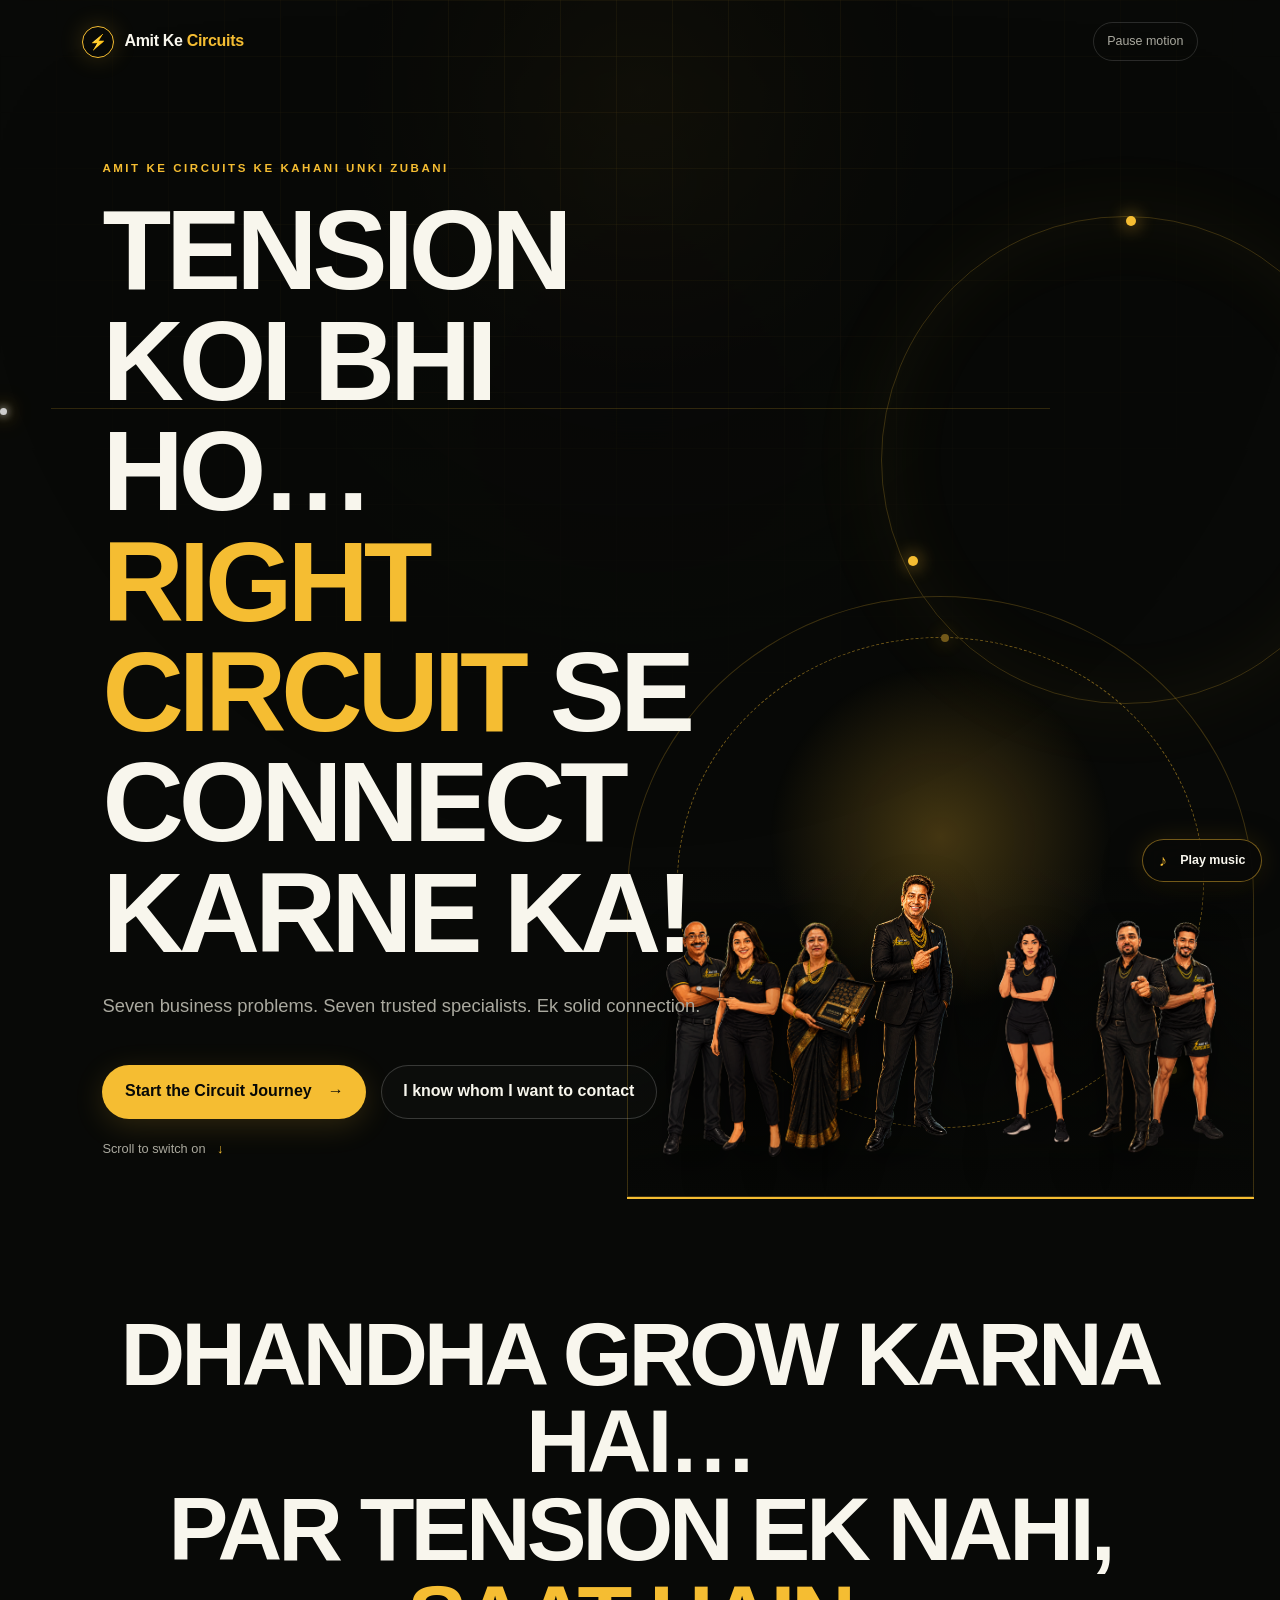
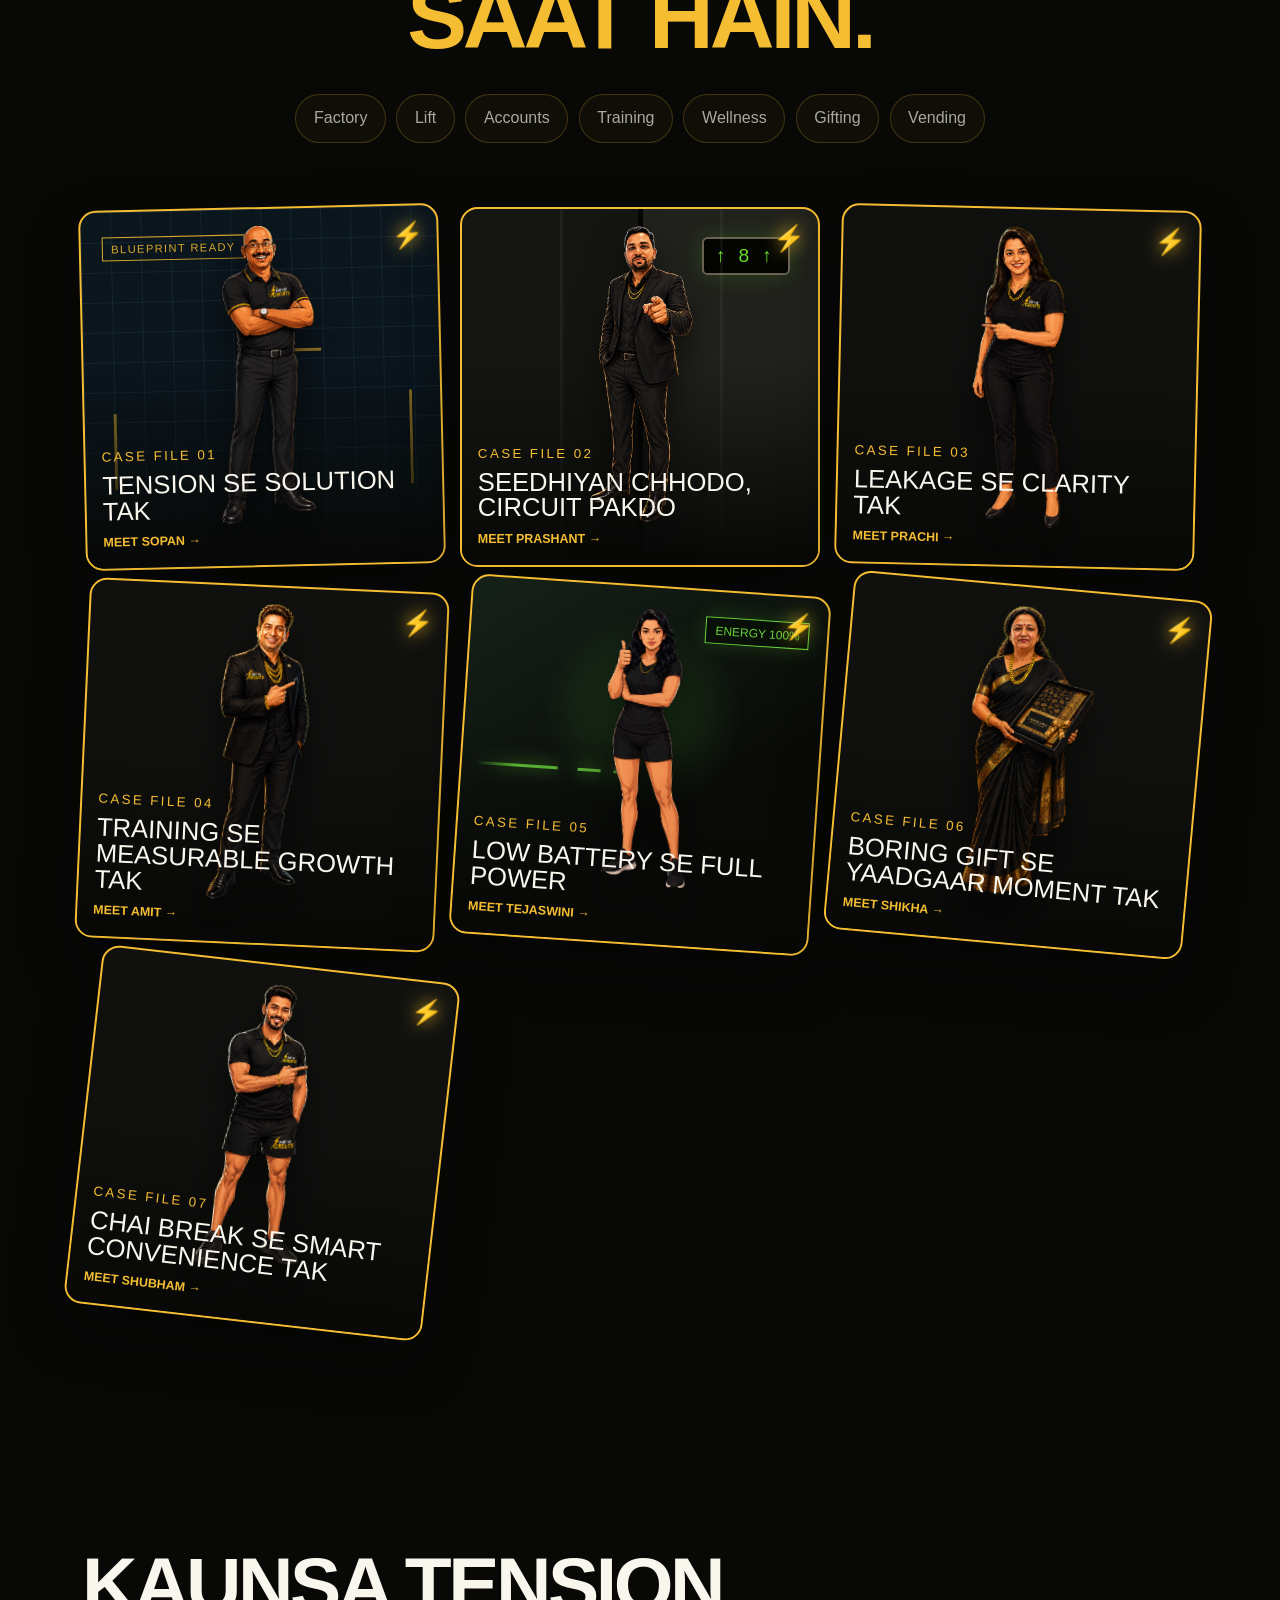
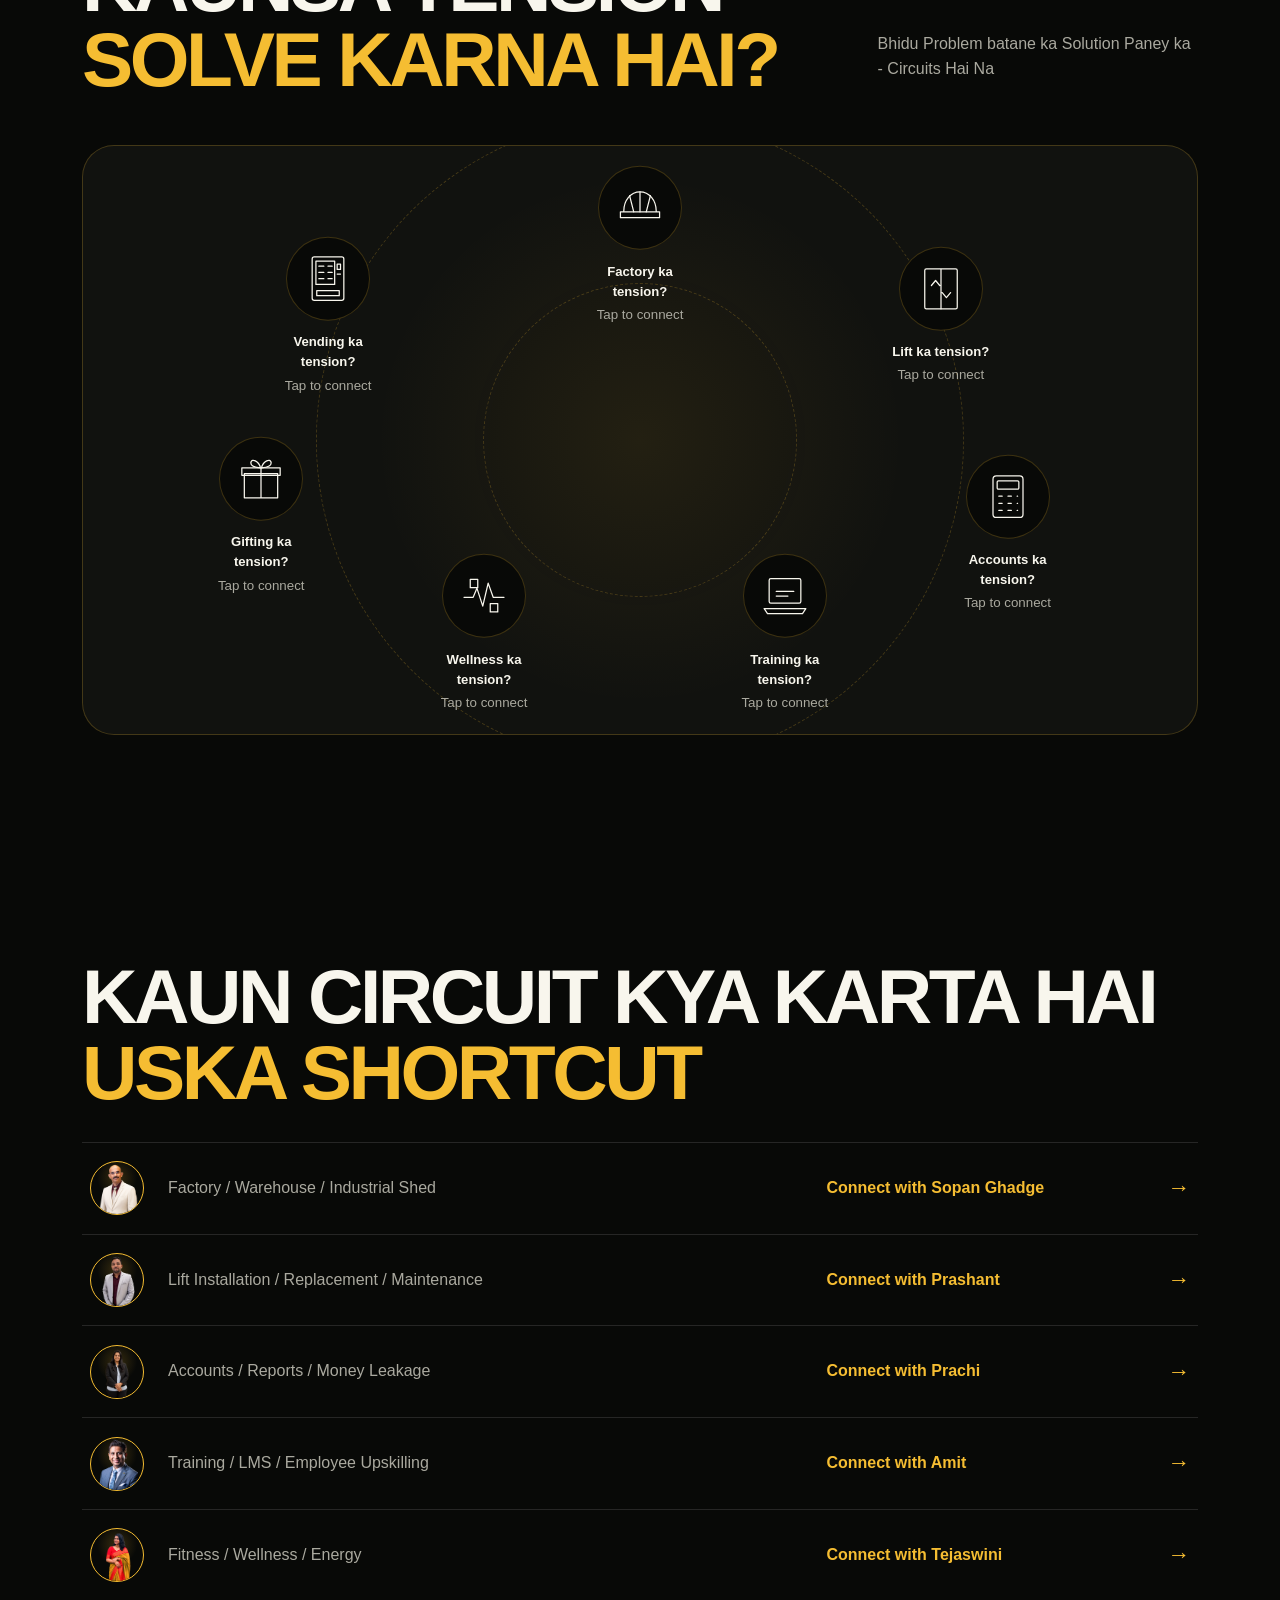
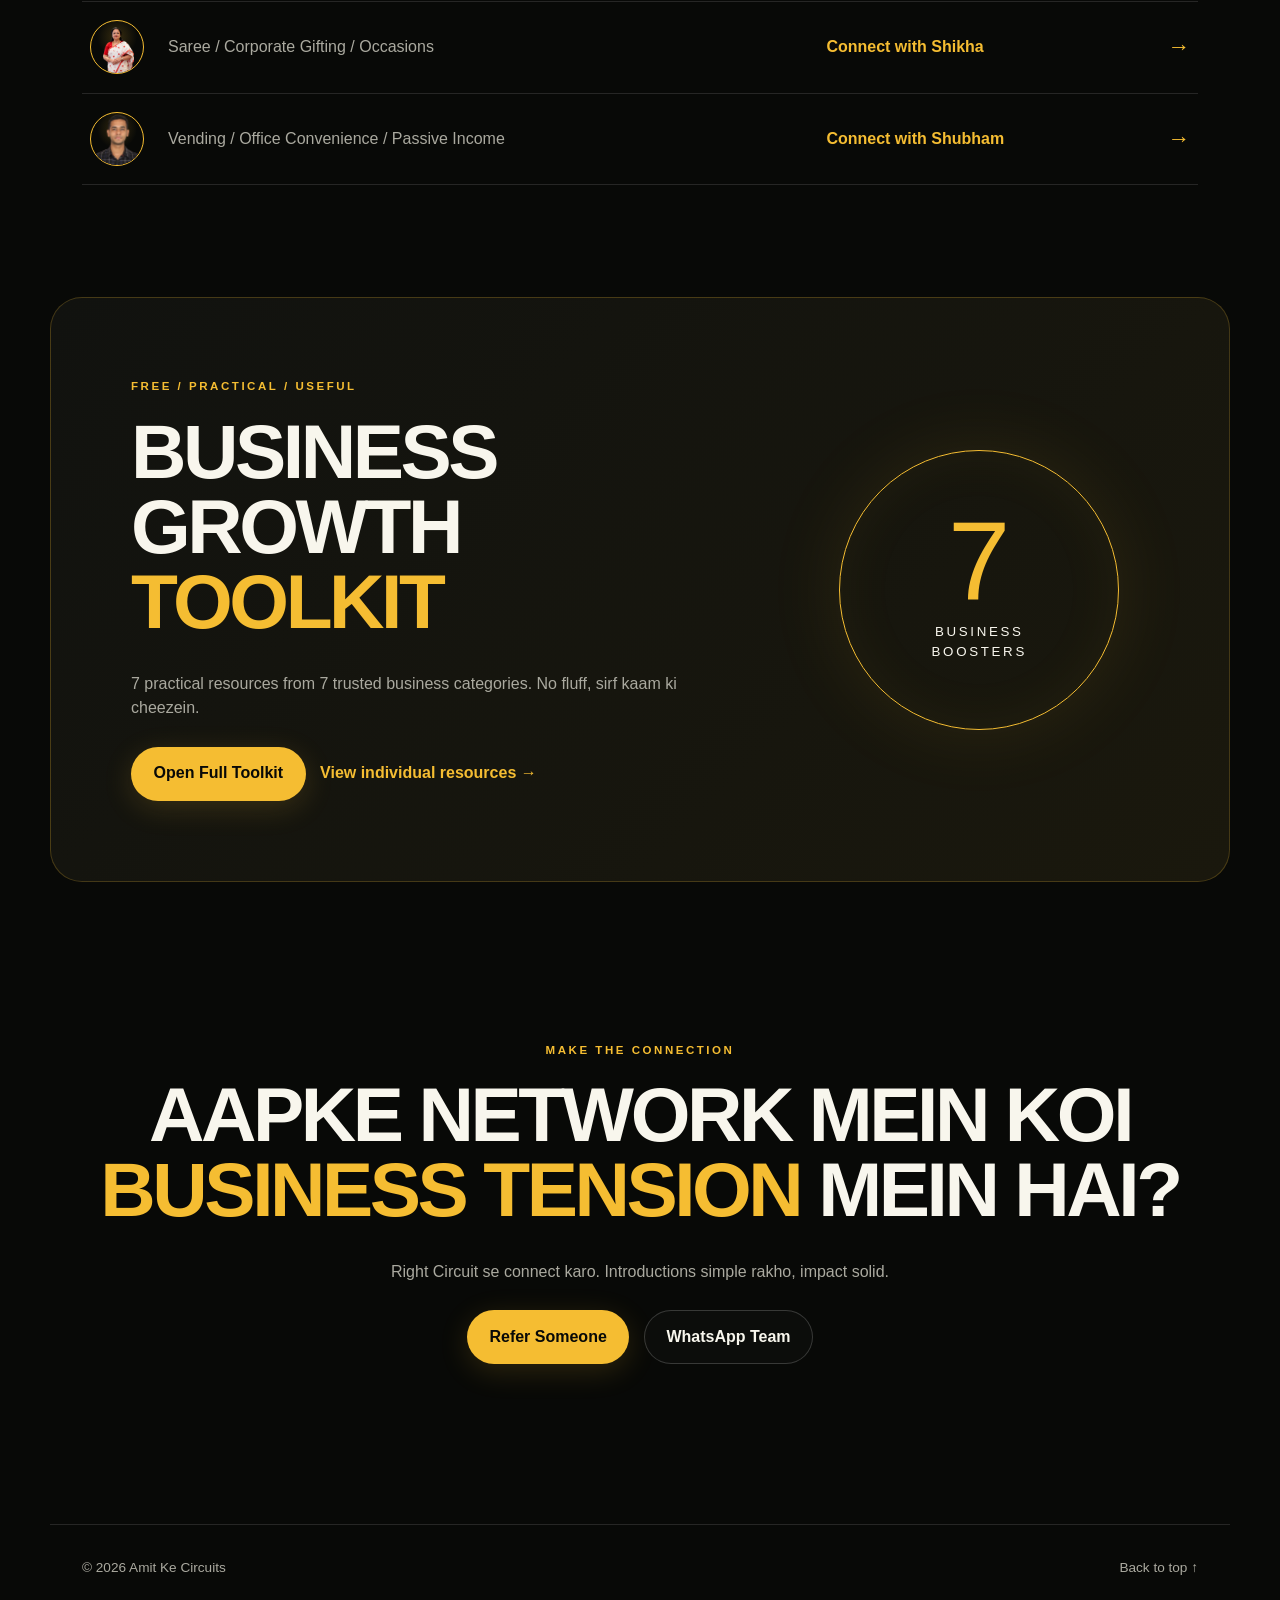
==== commit 78e3f7e3: "QR scan Working" ====
--- a/index.html
+++ b/index.html
@@ -103,7 +103,7 @@
     </section>
 
 
-    <section class="section ar-home" id="ar-home">
+    <!-- <section class="section ar-home" id="ar-home">
         <div class="section-heading">
             <div>
                 <p class="section-kicker">WebAR Experience</p>
@@ -114,7 +114,7 @@
         <div class="button-row">
             <a href="ar.html" class="button button-primary" data-track="ar_clicked"> Try AR Experience </a>
         </div>
-    </section>
+    </section> -->
 
 
     <section class="final-cta section" id="refer" aria-labelledby="refer-title">
